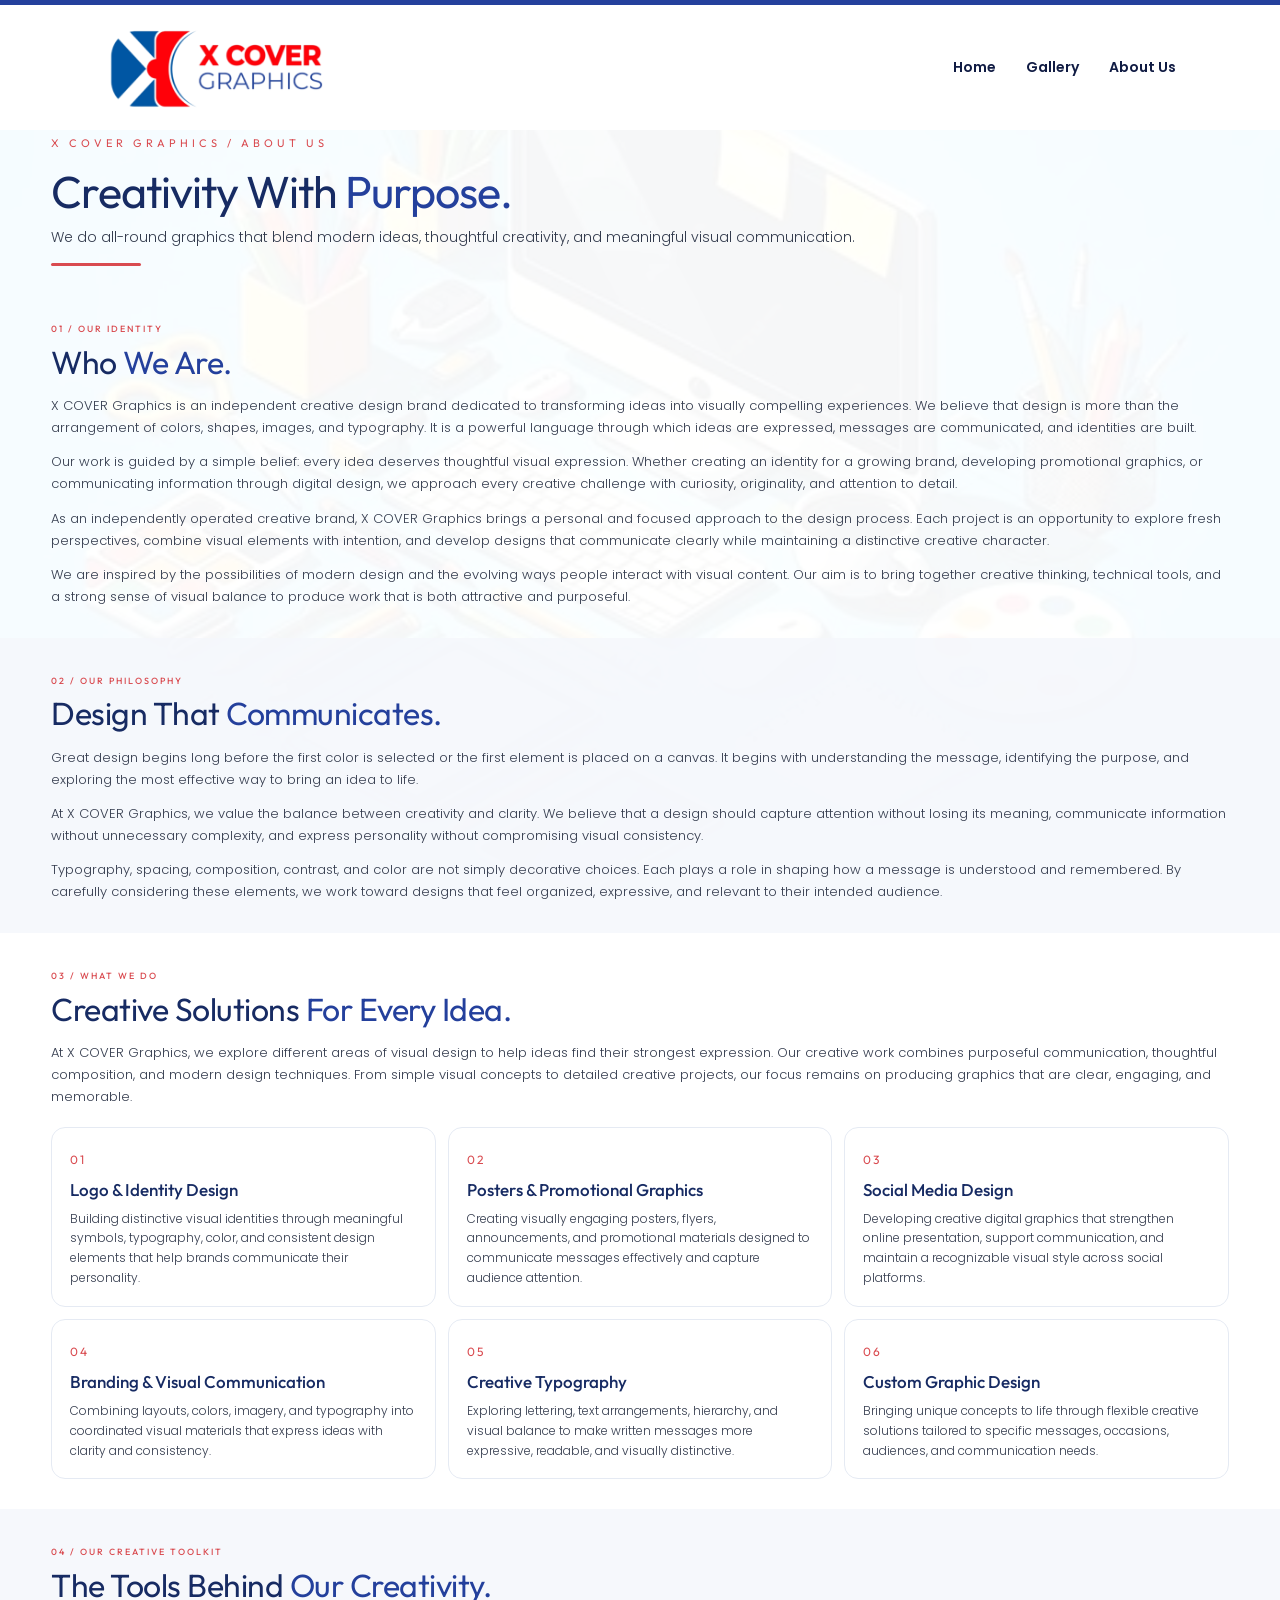
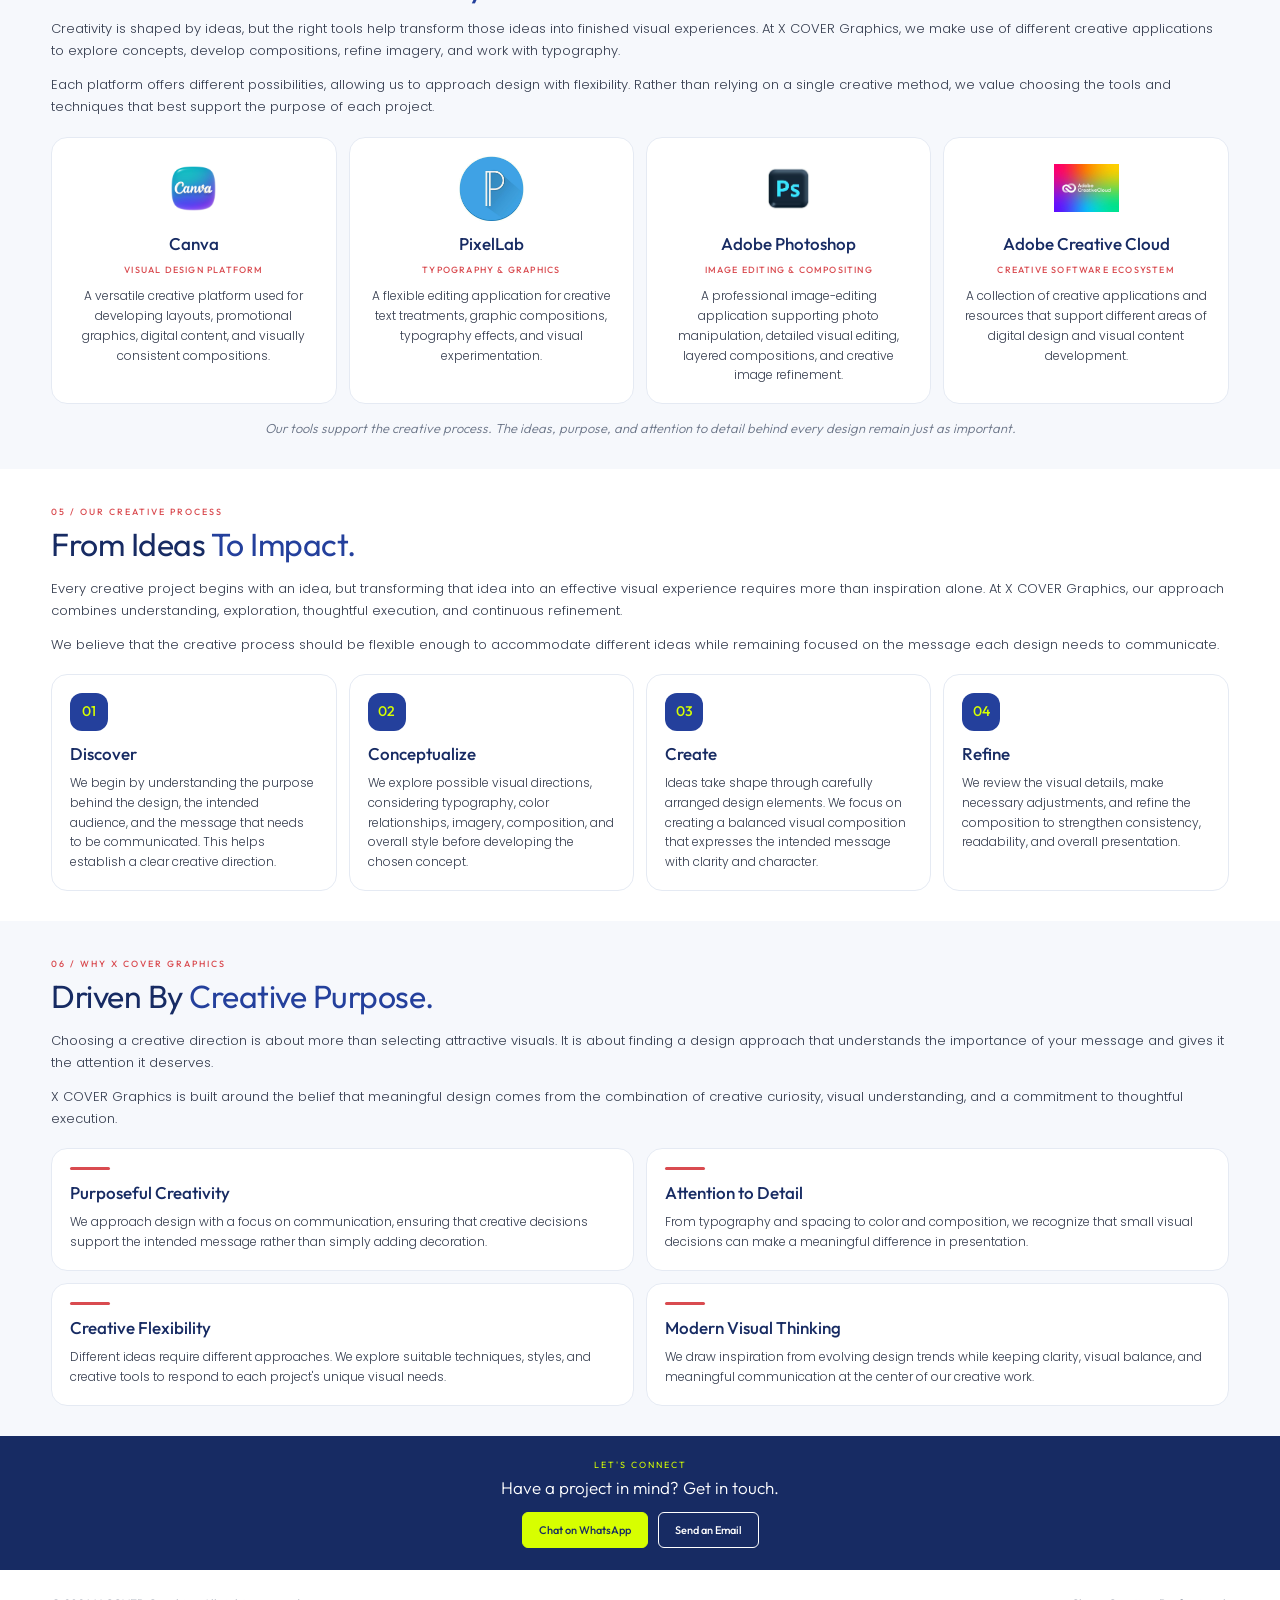
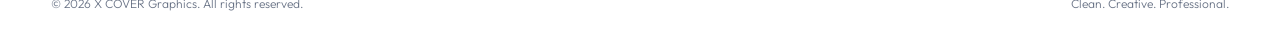
==== pages/about.html @ 7ceaa1e3 "Add files via upload" ====
<!DOCTYPE html>
<html lang="en">
<head>
    <meta charset="UTF-8">
    <meta name="viewport" content="width=device-width, initial-scale=1.0">

    <title>About Us | X COVER Graphics</title>

    <meta name="description"
          content="Discover X COVER Graphics, our creative philosophy, design services, tools, and approach to visual communication.">

    <!-- Fonts -->
    <link rel="preconnect" href="https://fonts.googleapis.com">
    <link rel="preconnect" href="https://fonts.gstatic.com" crossorigin>

    <link href="https://fonts.googleapis.com/css2?family=Outfit:wght@300;400;500;600;700&family=Poppins:wght@300;400;500;600;700&display=swap"
          rel="stylesheet">

    <!-- Shared website styles -->
    <link rel="stylesheet" href="../css/style.css">

    <!-- About page styles -->
    <link rel="stylesheet" href="../css/about.css">
</head>

<body>

    <!-- HEADER -->
    <header class="site-header">
        <div class="header-container">

            <a href="../index.html" class="logo">
                <img src="../assets/images/logo.png"
                     alt="X COVER Graphics Logo">
            </a>

            <nav class="main-nav" id="mainNav">
                <a href="../index.html">Home</a>
                <a href="gallery.html">Gallery</a>
                <a href="about.html" class="active">About Us</a>
            </nav>

            <button class="menu-toggle"
                    id="menuToggle"
                    aria-label="Toggle navigation"
                    aria-expanded="false">
                <span></span>
                <span></span>
                <span></span>
            </button>

        </div>
    </header>


    <main>

        <!-- ABOUT INTRODUCTION -->
        <section class="about-hero">

            <p class="about-eyebrow">
                X COVER GRAPHICS / ABOUT US
            </p>

            <h1>
                Creativity With
                <span>Purpose.</span>
            </h1>

            <p class="about-lead">
                We do all-round graphics that blend modern ideas,
                thoughtful creativity, and meaningful visual
                communication.
            </p>

            <div class="about-hero-line"></div>

        </section>


        <!-- WHO WE ARE -->
        <section class="about-section" id="who-we-are">

            <div class="about-section-heading">
                <span class="section-number">01 / OUR IDENTITY</span>

                <h2>
                    Who <span>We Are.</span>
                </h2>
            </div>

            <div class="about-text">

                <p>
                    X COVER Graphics is an independent creative
                    design brand dedicated to transforming ideas
                    into visually compelling experiences. We
                    believe that design is more than the
                    arrangement of colors, shapes, images,
                    and typography. It is a powerful language
                    through which ideas are expressed, messages
                    are communicated, and identities are built.
                </p>

                <p>
                    Our work is guided by a simple belief:
                    every idea deserves thoughtful visual
                    expression. Whether creating an identity
                    for a growing brand, developing promotional
                    graphics, or communicating information
                    through digital design, we approach every
                    creative challenge with curiosity,
                    originality, and attention to detail.
                </p>

                <p>
                    As an independently operated creative brand,
                    X COVER Graphics brings a personal and
                    focused approach to the design process.
                    Each project is an opportunity to explore
                    fresh perspectives, combine visual
                    elements with intention, and develop
                    designs that communicate clearly while
                    maintaining a distinctive creative character.
                </p>

                <p>
                    We are inspired by the possibilities of
                    modern design and the evolving ways people
                    interact with visual content. Our aim is
                    to bring together creative thinking,
                    technical tools, and a strong sense of
                    visual balance to produce work that is
                    both attractive and purposeful.
                </p>

            </div>

        </section>


        <!-- CREATIVE PHILOSOPHY -->
        <section class="about-section philosophy-section">

            <div class="about-section-heading">
                <span class="section-number">
                    02 / OUR PHILOSOPHY
                </span>

                <h2>
                    Design That
                    <span>Communicates.</span>
                </h2>
            </div>

            <div class="about-text">

                <p>
                    Great design begins long before the first
                    color is selected or the first element
                    is placed on a canvas. It begins with
                    understanding the message, identifying
                    the purpose, and exploring the most
                    effective way to bring an idea to life.
                </p>

                <p>
                    At X COVER Graphics, we value the balance
                    between creativity and clarity. We believe
                    that a design should capture attention
                    without losing its meaning, communicate
                    information without unnecessary complexity,
                    and express personality without
                    compromising visual consistency.
                </p>

                <p>
                    Typography, spacing, composition,
                    contrast, and color are not simply
                    decorative choices. Each plays a role
                    in shaping how a message is understood
                    and remembered. By carefully considering
                    these elements, we work toward designs
                    that feel organized, expressive,
                    and relevant to their intended audience.
                </p>

            </div>

        </section>


        <!--more sections-->


<!-- WHAT WE DO -->
        <section class="about-section services-section" id="services">

            <div class="about-section-heading">
                <span class="section-number">03 / WHAT WE DO</span>
                <h2>Creative Solutions <span>For Every Idea.</span></h2>
            </div>

            <div class="about-text">
                <p>
                    At X COVER Graphics, we explore different areas of visual
                    design to help ideas find their strongest expression.
                    Our creative work combines purposeful communication,
                    thoughtful composition, and modern design techniques.
                    From simple visual concepts to detailed creative
                    projects, our focus remains on producing graphics
                    that are clear, engaging, and memorable.
                </p>
            </div>

            <div class="about-services-grid">

                <article class="about-service-card">
                    <span class="service-index">01</span>
                    <h3>Logo & Identity Design</h3>
                    <p>
                        Building distinctive visual identities through
                        meaningful symbols, typography, color, and
                        consistent design elements that help brands
                        communicate their personality.
                    </p>
                </article>

                <article class="about-service-card">
                    <span class="service-index">02</span>
                    <h3>Posters & Promotional Graphics</h3>
                    <p>
                        Creating visually engaging posters, flyers,
                        announcements, and promotional materials
                        designed to communicate messages effectively
                        and capture audience attention.
                    </p>
                </article>

                <article class="about-service-card">
                    <span class="service-index">03</span>
                    <h3>Social Media Design</h3>
                    <p>
                        Developing creative digital graphics that
                        strengthen online presentation, support
                        communication, and maintain a recognizable
                        visual style across social platforms.
                    </p>
                </article>

                <article class="about-service-card">
                    <span class="service-index">04</span>
                    <h3>Branding & Visual Communication</h3>
                    <p>
                        Combining layouts, colors, imagery, and
                        typography into coordinated visual materials
                        that express ideas with clarity and consistency.
                    </p>
                </article>

                <article class="about-service-card">
                    <span class="service-index">05</span>
                    <h3>Creative Typography</h3>
                    <p>
                        Exploring lettering, text arrangements,
                        hierarchy, and visual balance to make
                        written messages more expressive,
                        readable, and visually distinctive.
                    </p>
                </article>

                <article class="about-service-card">
                    <span class="service-index">06</span>
                    <h3>Custom Graphic Design</h3>
                    <p>
                        Bringing unique concepts to life through
                        flexible creative solutions tailored to
                        specific messages, occasions, audiences,
                        and communication needs.
                    </p>
                </article>

            </div>

        </section>


        <!-- OUR CREATIVE TOOLKIT -->
        <section class="about-section toolkit-section" id="toolkit">

            <div class="about-section-heading">
                <span class="section-number">04 / OUR CREATIVE TOOLKIT</span>
                <h2>The Tools Behind <span>Our Creativity.</span></h2>
            </div>

            <div class="about-text">
                <p>
                    Creativity is shaped by ideas, but the right tools
                    help transform those ideas into finished visual
                    experiences. At X COVER Graphics, we make use of
                    different creative applications to explore
                    concepts, develop compositions, refine imagery,
                    and work with typography.
                </p>

                <p>
                    Each platform offers different possibilities,
                    allowing us to approach design with flexibility.
                    Rather than relying on a single creative method,
                    we value choosing the tools and techniques that
                    best support the purpose of each project.
                </p>
            </div>

            <div class="toolkit-grid">

                <article class="tool-card">
                    <div class="tool-logo">
                        <img src="../assets/images/tools/canva.png"
                             alt="Canva logo" loading="lazy">
                    </div>
                    <h3>Canva</h3>
                    <span class="tool-category">VISUAL DESIGN PLATFORM</span>
                    <p>
                        A versatile creative platform used for
                        developing layouts, promotional graphics,
                        digital content, and visually consistent
                        compositions.
                    </p>
                </article>

                <article class="tool-card">
                    <div class="tool-logo">
                        <img src="../assets/images/tools/pixellab.png"
                             alt="PixelLab logo" loading="lazy">
                    </div>
                    <h3>PixelLab</h3>
                    <span class="tool-category">TYPOGRAPHY & GRAPHICS</span>
                    <p>
                        A flexible editing application for
                        creative text treatments, graphic
                        compositions, typography effects,
                        and visual experimentation.
                    </p>
                </article>

                <article class="tool-card">
                    <div class="tool-logo">
                        <img src="../assets/images/tools/photoshop.png"
                             alt="Adobe Photoshop logo" loading="lazy">
                    </div>
                    <h3>Adobe Photoshop</h3>
                    <span class="tool-category">IMAGE EDITING & COMPOSITING</span>
                    <p>
                        A professional image-editing application
                        supporting photo manipulation, detailed
                        visual editing, layered compositions,
                        and creative image refinement.
                    </p>
                </article>

                <article class="tool-card">
                    <div class="tool-logo">
                        <img src="../assets/images/tools/adobe.png"
                             alt="Adobe Creative Cloud logo" loading="lazy">
                    </div>
                    <h3>Adobe Creative Cloud</h3>
                    <span class="tool-category">CREATIVE SOFTWARE ECOSYSTEM</span>
                    <p>
                        A collection of creative applications
                        and resources that support different
                        areas of digital design and visual
                        content development.
                    </p>
                </article>

            </div>

            <p class="toolkit-note">
                Our tools support the creative process.
                The ideas, purpose, and attention to detail
                behind every design remain just as important.
            </p>

        </section>


    <!--more-->

    <!-- OUR CREATIVE PROCESS -->
    <section class="about-section process-section" id="process">

        <div class="about-section-heading">
            <span class="section-number">
                05 / OUR CREATIVE PROCESS
            </span>
            <h2>From Ideas <span>To Impact.</span></h2>
        </div>

        <div class="about-text">
            <p>
                Every creative project begins with an idea, but
                transforming that idea into an effective visual
                experience requires more than inspiration alone.
                At X COVER Graphics, our approach combines
                understanding, exploration, thoughtful execution,
                and continuous refinement.
            </p>

            <p>
                We believe that the creative process should be
                flexible enough to accommodate different ideas
                while remaining focused on the message each
                design needs to communicate.
            </p>
        </div>

        <div class="process-grid">

            <article class="process-card">
                <span class="process-number">01</span>
                <h3>Discover</h3>
                <p>
                    We begin by understanding the purpose behind
                    the design, the intended audience, and the
                    message that needs to be communicated.
                    This helps establish a clear creative direction.
                </p>
            </article>

            <article class="process-card">
                <span class="process-number">02</span>
                <h3>Conceptualize</h3>
                <p>
                    We explore possible visual directions,
                    considering typography, color relationships,
                    imagery, composition, and overall style
                    before developing the chosen concept.
                </p>
            </article>

            <article class="process-card">
                <span class="process-number">03</span>
                <h3>Create</h3>
                <p>
                    Ideas take shape through carefully arranged
                    design elements. We focus on creating a
                    balanced visual composition that expresses
                    the intended message with clarity and character.
                </p>
            </article>

            <article class="process-card">
                <span class="process-number">04</span>
                <h3>Refine</h3>
                <p>
                    We review the visual details, make
                    necessary adjustments, and refine the
                    composition to strengthen consistency,
                    readability, and overall presentation.
                </p>
            </article>

        </div>

    </section>


    <!-- WHY CHOOSE US -->
    <section class="about-section why-section" id="why-us">

        <div class="about-section-heading">
            <span class="section-number">
                06 / WHY X COVER GRAPHICS
            </span>
            <h2>Driven By <span>Creative Purpose.</span></h2>
        </div>

        <div class="about-text">
            <p>
                Choosing a creative direction is about more
                than selecting attractive visuals. It is about
                finding a design approach that understands
                the importance of your message and gives
                it the attention it deserves.
            </p>

            <p>
                X COVER Graphics is built around the belief
                that meaningful design comes from the
                combination of creative curiosity,
                visual understanding, and a commitment
                to thoughtful execution.
            </p>
        </div>

        <div class="why-grid">

            <article class="why-card">
                <span class="why-accent"></span>
                <h3>Purposeful Creativity</h3>
                <p>
                    We approach design with a focus on
                    communication, ensuring that creative
                    decisions support the intended message
                    rather than simply adding decoration.
                </p>
            </article>

            <article class="why-card">
                <span class="why-accent"></span>
                <h3>Attention to Detail</h3>
                <p>
                    From typography and spacing to color
                    and composition, we recognize that
                    small visual decisions can make a
                    meaningful difference in presentation.
                </p>
            </article>

            <article class="why-card">
                <span class="why-accent"></span>
                <h3>Creative Flexibility</h3>
                <p>
                    Different ideas require different
                    approaches. We explore suitable
                    techniques, styles, and creative
                    tools to respond to each project's
                    unique visual needs.
                </p>
            </article>

            <article class="why-card">
                <span class="why-accent"></span>
                <h3>Modern Visual Thinking</h3>
                <p>
                    We draw inspiration from evolving
                    design trends while keeping clarity,
                    visual balance, and meaningful
                    communication at the center
                    of our creative work.
                </p>
            </article>

        </div>

    </section>


    <!-- CONTACT / CALL TO ACTION -->
    
    <!-- COMPACT CONTACT SECTION -->
    <section class="about-contact" id="contact">
        <div class="about-contact-inner">

            <span class="contact-eyebrow">
                LET'S CONNECT
            </span>

            <h2>Have a project in mind? Get in touch.</h2>

            <div class="about-contact-actions">
                <a href="https://wa.me/256708067861"
                   target="_blank"
                   rel="noopener noreferrer"
                   class="about-contact-btn primary-btn">
                    Chat on WhatsApp
                </a>

                <a href="mailto:chriskay766@gmail.com"
                   class="about-contact-btn secondary-btn">
                    Send an Email
                </a>
            </div>

        </div>
    </section>



    </main>


    <!-- ABOUT PAGE FOOTER -->
    <footer class="about-footer">
        <p>
            &copy; <span id="footerYear"></span>
            X COVER Graphics. All rights reserved.
        </p>
        <p>Clean. Creative. Professional.</p>
    </footer>

    <script>
        document.getElementById("footerYear").textContent =
            new Date().getFullYear();
    </script>


    <!-- Shared JavaScript -->
    <script src="../js/main.js"></script>

</body>
</html>
---- css/style.css ----
/* =========================================
   X COVER GRAPHICS — HOMEPAGE STYLES
   ========================================= */

/* GLOBAL SETTINGS */

:root {
    --royal-blue: #2947a3;
    --bright-blue: #4167f2;
    --dark-navy: #101b43;
    --lime-green: #d7ff00;
    --white: #ffffff;
    --text-dark: #14213d;
}

* {
    margin: 0;
    padding: 0;
    box-sizing: border-box;
}

html {
    scroll-behavior: smooth;
}

body {
    font-family: Arial, Helvetica, sans-serif;
    background: var(--white);
    color: var(--text-dark);
    line-height: 1.5;
}

img {
    display: block;
    max-width: 100%;
}

a {
    text-decoration: none;
}

button,
a {
    -webkit-tap-highlight-color: transparent;
}

a:focus-visible,
button:focus-visible {
    outline: 3px solid var(--lime-green);
    outline-offset: 4px;
}

/* HEADER */

.site-header {
    background: var(--white);
    width: 100%;
    position: relative;
    z-index: 100;
}

.header-container {
    max-width: 1300px;
    margin: auto;
    padding: 12px 5%;
    display: flex;
    justify-content: space-between;
    align-items: center;
    gap: 20px;
}

.logo {
    width: 125px;
    height: auto;
}

.main-nav {
    display: flex;
    align-items: center;
    gap: 30px;
}

.main-nav a {
    color: var(--dark-navy);
    font-size: 15px;
    font-weight: 700;
    transition: color 0.3s ease;
}

.main-nav a:hover,
.main-nav a[aria-current="page"] {
    color: var(--bright-blue);
}

.menu-toggle {
    display: none;
}

/* MAIN CONTENT */

main {
    width: 100%;
}

/* HERO BANNER */

.hero {
    width: 100%;
    max-width: 1300px;
    margin: 0 auto;
}

.hero-image {
    width: 100%;
    height: auto;
    object-fit: contain;
}

/* GALLERY AND ABOUT BANNERS */

.feature-section {
    max-width: 1300px;
    margin: 14px auto;
    padding: 0 3%;
}

.feature-banner {
    width: 100%;
    min-height: 180px;
    display: flex;
    overflow: hidden;
    border-radius: 3px;
    color: var(--white);
    transition: transform 0.3s ease,
                box-shadow 0.3s ease;
}

.feature-banner:hover {
    transform: translateY(-3px);
    box-shadow: 0 8px 22px rgba(0, 0, 0, 0.15);
}

.feature-image {
    width: 30%;
    min-width: 0;
    overflow: hidden;
}

.feature-image img {
    width: 100%;
    height: 100%;
    object-fit: cover;
    transition: transform 0.4s ease;
}

.feature-banner:hover .feature-image img {
    transform: scale(1.04);
}

.feature-content {
    width: 70%;
    padding: 22px 5%;
    display: flex;
    flex-direction: column;
    justify-content: center;
}

.feature-content h2 {
    font-size: clamp(25px, 4vw, 48px);
    font-weight: 400;
    line-height: 1.1;
    margin-bottom: 12px;
}

.feature-content p {
    font-size: clamp(12px, 1.5vw, 18px);
    line-height: 1.5;
}

.see-more {
    color: var(--lime-green);
    font-style: italic;
    font-weight: 700;
    white-space: nowrap;
    transition: color 0.3s ease;
}

.feature-banner:hover .see-more {
    color: var(--white);
}

/* WORK GALLERY */

.gallery-banner {
    background: linear-gradient(
        105deg,
        #0b1025 20%,
        #2444a7 65%,
        #4e6df5 100%
    );
}

.gallery-banner .feature-content {
    text-align: right;
    align-items: flex-end;
}

/* ABOUT US */

.about-banner {
    background: linear-gradient(
        105deg,
        #4569f5 0%,
        #2444a7 55%,
        #101831 100%
    );
}

.about-banner .feature-content {
    text-align: left;
    align-items: flex-start;
}

/* SERVICES */

.services {
    max-width: 1300px;
    margin: 30px auto;
    padding: 20px 5%;
}

.services-grid {
    display: grid;
    grid-template-columns: repeat(3, minmax(0, 1fr));
    gap: 35px 30px;
}

.service-category h3 {
    color: var(--royal-blue);
    font-size: clamp(13px, 1.5vw, 18px);
    font-weight: 800;
    margin-bottom: 12px;
    line-height: 1.3;
}

.service-category ul {
    list-style: none;
}

.service-category li {
    font-size: clamp(12px, 1.2vw, 15px);
    margin-bottom: 7px;
    line-height: 1.5;
    transition: color 0.3s ease,
                transform 0.3s ease;
}

.service-category li:hover {
    color: var(--bright-blue);
    transform: translateX(4px);
}

/* SEQUENTIAL COLOR ANIMATION */

/* =========================================
   SEQUENTIAL SERVICES ANIMATION
   ========================================= */

.service-category h3 {
    color: #2947a3;
    animation: serviceHighlight 18s infinite;
    transition: color 0.4s ease;
}

/* Each heading takes its turn */

.service-category:nth-child(1) h3 {
    animation-delay: 0s;
}

.service-category:nth-child(2) h3 {
    animation-delay: -15s;
}

.service-category:nth-child(3) h3 {
    animation-delay: -12s;
}

.service-category:nth-child(4) h3 {
    animation-delay: -9s;
}

.service-category:nth-child(5) h3 {
    animation-delay: -6s;
}

.service-category:nth-child(6) h3 {
    animation-delay: -3s;
}

/* Highlight each category for approximately 3 seconds */

@keyframes serviceHighlight {
    0%, 16.5% {
        color: #e34262;
    }

    16.7%, 100% {
        color: #2947a3;
    }
}

/* Subtle hover interaction */

.service-category:hover h3 {
    text-decoration: underline;
    text-underline-offset: 5px;
}

.service-category li:hover {
    color: #4167f2;
}

/* Respect reduced motion preferences */

@media (prefers-reduced-motion: reduce) {
    .service-category h3 {
        animation: none;
    }
}


/* CONTACT */

.contact {
    max-width: 1300px;
    margin: 25px auto 45px;
    padding: 15px 5%;
    text-align: center;
}

.contact h2 {
    color: var(--dark-navy);
    font-size: clamp(22px, 3vw, 36px);
    margin-bottom: 22px;
}

.contact h2 span {
    color: var(--royal-blue);
}

.contact-buttons {
    display: flex;
    justify-content: center;
    flex-wrap: wrap;
    gap: 16px;
}

.contact-buttons a {
    padding: 13px 25px;
    border-radius: 7px;
    font-weight: 700;
    font-size: 15px;
    transition: transform 0.3s ease,
                box-shadow 0.3s ease;
}

.contact-buttons a:hover {
    transform: translateY(-3px);
    box-shadow: 0 6px 15px rgba(0, 0, 0, 0.15);
}

.whatsapp-button {
    background: #25d366;
    color: var(--white);
}

.email-button {
    background: var(--royal-blue);
    color: var(--white);
}

/* FOOTER */

.site-footer {
    background: var(--royal-blue);
    color: var(--white);
    padding: 22px 5%;
}

.footer-content {
    max-width: 1300px;
    margin: auto;
    display: flex;
    justify-content: space-between;
    align-items: center;
    flex-wrap: wrap;
    gap: 15px;
}

.footer-content p {
    font-size: 13px;
}

.pinterest-label {
    font-size: 13px;
    font-weight: 600;
}

/* TABLET */

@media (max-width: 900px) {

    .services-grid {
        grid-template-columns: repeat(2, minmax(0, 1fr));
        gap: 28px;
    }

    .main-nav {
        gap: 18px;
    }

    .main-nav a {
        font-size: 13px;
    }

    .feature-banner {
        min-height: 145px;
    }
}

/* MOBILE */

@media (max-width: 650px) {

    .header-container {
        padding: 10px 5%;
    }

    .logo {
        width: 100px;
    }

    .menu-toggle {
        display: flex;
        flex-direction: column;
        justify-content: center;
        gap: 5px;
        background: transparent;
        border: none;
        cursor: pointer;
        padding: 10px;
        margin-left: auto;
    }

    .menu-toggle span {
        width: 26px;
        height: 3px;
        background: var(--royal-blue);
        border-radius: 3px;
        transition: transform 0.3s ease,
                    opacity 0.3s ease;
    }

    .menu-toggle.active span:nth-child(1) {
        transform: translateY(8px) rotate(45deg);
    }

    .menu-toggle.active span:nth-child(2) {
        opacity: 0;
    }

    .menu-toggle.active span:nth-child(3) {
        transform: translateY(-8px) rotate(-45deg);
    }

    .main-nav {
        display: none;
        position: absolute;
        top: 100%;
        left: 0;
        width: 100%;
        background: var(--white);
        padding: 20px 6%;
        flex-direction: column;
        align-items: stretch;
        gap: 18px;
        box-shadow: 0 8px 15px rgba(0, 0, 0, 0.1);
    }

    .main-nav.open {
        display: flex;
    }

    .main-nav a {
        font-size: 16px;
        padding: 7px 0;
    }

    .feature-section {
        padding: 0 3%;
        margin: 10px auto;
    }

    .feature-banner {
        min-height: 115px;
    }

    .feature-image {
        width: 32%;
    }

    .feature-content {
        width: 68%;
        padding: 12px 4%;
    }

    .feature-content h2 {
        font-size: clamp(20px, 5vw, 30px);
        margin-bottom: 6px;
    }

    .feature-content p {
        font-size: clamp(10px, 2.6vw, 14px);
        line-height: 1.35;
    }

    .services {
        margin: 15px auto;
        padding: 15px 5%;
    }

    .services-grid {
        grid-template-columns: repeat(2, minmax(0, 1fr));
        gap: 24px 15px;
    }

    .service-category h3 {
        font-size: 12px;
        margin-bottom: 8px;
    }

    .service-category li {
        font-size: 11px;
        margin-bottom: 6px;
    }

    .contact {
        margin: 20px auto 30px;
    }

    .contact h2 {
        font-size: 22px;
    }

    .contact-buttons a {
        font-size: 13px;
        padding: 12px 18px;
    }

    .footer-content {
        justify-content: center;
        text-align: center;
    }
}

/* VERY SMALL PHONES */

@media (max-width: 360px) {

    .feature-content h2 {
        font-size: 18px;
    }

    .feature-content p {
        font-size: 10px;
    }

    .services-grid {
        grid-template-columns: 1fr;
    }
}

/* ACCESSIBILITY */

@media (prefers-reduced-motion: reduce) {

    html {
        scroll-behavior: auto;
    }

    *,
    *::before,
    *::after {
        animation-duration: 0.01ms !important;
        animation-iteration-count: 1 !important;
        transition-duration: 0.01ms !important;
    }
}


/* =========================================
   NARROW GALLERY AND ABOUT US BANNERS
   ========================================= */

/* Banner width and height */
.feature-section {
    width: 100%;
    max-width: 1100px;
    margin: 35px auto;
    padding: 0 20px;
}

.feature-banner {
    position: relative;
    display: flex;
    align-items: stretch;
    width: 100%;
    height: 155px;
    min-height: 0;
    overflow: hidden;
    border-radius: 12px;
    isolation: isolate;
}

/* Photograph positioning */
.feature-image {
    position: absolute;
    top: 0;
    bottom: 0;
    width: 32%;
    height: 100%;
    z-index: 0;
    overflow: hidden;
}

.feature-image img {
    width: 100%;
    height: 100%;
    object-fit: cover;
    object-position: center;
}

/* GALLERY: Photograph on left */
.gallery-banner {
    background: linear-gradient(
        90deg,
        #080e23 0%,
        #1c306b 40%,
        #4167f2 100%
    );
}

.gallery-banner .feature-image {
    left: 0;
    right: auto;
}

.gallery-banner .feature-image::after {
    content: "";
    position: absolute;
    inset: 0;
    background: linear-gradient(
        90deg,
        transparent 40%,
        #080e23 100%
    );
}

/* ABOUT: Photograph on right */
.about-banner {
    background: linear-gradient(
        90deg,
        #4167f2 0%,
        #2846a0 55%,
        #101831 100%
    );
}

.about-banner .feature-image {
    right: 0;
    left: auto;
}

.about-banner .feature-image::after {
    content: "";
    position: absolute;
    inset: 0;
    background: linear-gradient(
        90deg,
        #101831 0%,
        transparent 65%
    );
}

/* Text layout */
.feature-content {
    position: relative;
    z-index: 1;
    width: 100%;
    height: 100%;
    padding: 15px 5%;
    display: flex;
    flex-direction: column;
    justify-content: center;
}

/* Large headings */
.feature-content h2 {
    font-size: clamp(30px, 4.5vw, 58px);
    font-weight: 300;
    line-height: 1;
    margin-bottom: 7px;
    letter-spacing: -1px;
}

/* Smaller descriptions */
.feature-content p {
    font-size: clamp(12px, 1.5vw, 18px);
    font-weight: 400;
    line-height: 1.25;
    max-width: 600px;
}

/* Gallery text stays on right */
.gallery-banner .feature-content {
    align-items: flex-end;
    text-align: right;
    padding-left: 33%;
}

/* About text stays on left */
.about-banner .feature-content {
    align-items: flex-start;
    text-align: left;
    padding-right: 33%;
}

/* See more */
.feature-content .see-more {
    color: #d7ff00;
    font-weight: 700;
    font-style: italic;
}

/* TABLETS */
@media (max-width: 900px) {
    .feature-banner {
        height: 135px;
    }

    .feature-content h2 {
        font-size: clamp(27px, 5vw, 45px);
    }
}

/* PHONES */
@media (max-width: 650px) {
    .feature-section {
        margin: 20px auto;
        padding: 0 12px;
    }

    .feature-banner {
        height: 115px;
        border-radius: 9px;
    }

    .feature-image {
        width: 34%;
    }

    .feature-content {
        padding-top: 10px;
        padding-bottom: 10px;
    }

    .gallery-banner .feature-content {
        padding-left: 29%;
        padding-right: 4%;
    }

    .about-banner .feature-content {
        padding-left: 4%;
        padding-right: 29%;
    }

    .feature-content h2 {
        font-size: clamp(23px, 6vw, 35px);
        letter-spacing: -0.5px;
        margin-bottom: 5px;
    }

    .feature-content p {
        font-size: clamp(10px, 2.5vw, 13px);
        line-height: 1.2;
    }
}


/* =========================================
   X COVER GRAPHICS — TYPOGRAPHY
   ========================================= */

/* General website text */
body {
    font-family: 'Outfit', sans-serif;
    font-weight: 400;
}

/* Navigation */
.main-nav a {
    font-family: 'Poppins', sans-serif;
    font-weight: 600;
}

/* Gallery and About headings */
.feature-content h2 {
    font-family: 'Outfit', sans-serif;
    font-weight: 300;
    letter-spacing: -1px;
}

/* Gallery and About descriptions */
.feature-content p {
    font-family: 'Outfit', sans-serif;
    font-weight: 400;
}

/* Service category headings */
.service-category h3 {
    font-family: 'Poppins', sans-serif;
    font-weight: 700;
}

/* Service descriptions */
.service-category li {
    font-family: 'Poppins', sans-serif;
    font-weight: 500;
}

/* Contact heading */
.contact h2 {
    font-family: 'Outfit', sans-serif;
    font-weight: 400;
}

/* Contact buttons */
.contact-buttons a {
    font-family: 'Poppins', sans-serif;
    font-weight: 600;
}

/* Footer */
.site-footer {
    font-family: 'Poppins', sans-serif;
    font-weight: 500;
}


/* SERVICES LAYOUT REFINEMENT */

.services {
    max-width: 1200px;
    margin: 45px auto;
    padding: 20px 5%;
}

.services-grid {
    display: grid;
    grid-template-columns: repeat(3, minmax(0, 1fr));
    gap: 30px 35px;
}

.service-category h3 {
    font-size: clamp(13px, 1.3vw, 17px);
    margin-bottom: 7px;
}

.service-category li {
    font-size: clamp(12px, 1.1vw, 14px);
    line-height: 1.45;
    margin-bottom: 4px;
}

/* TABLET */

@media (max-width: 900px) {
    .services-grid {
        grid-template-columns: repeat(2, minmax(0, 1fr));
    }
}

/* MOBILE */

@media (max-width: 480px) {
    .services-grid {
        grid-template-columns: 1fr;
        gap: 22px;
    }

    .services {
        margin: 25px auto;
    }

    .service-category h3 {
        font-size: 15px;
    }

    .service-category li {
        font-size: 13px;
    }
}


/* =========================================
   CONTACT SECTION — FINAL DESIGN
   ========================================= */

.contact {
    max-width: 1200px;
    margin: 35px auto 40px;
    padding: 15px 5%;
    text-align: center;
}

.contact h2 {
    font-family: 'Outfit', sans-serif;
    font-size: clamp(19px, 2.4vw, 28px);
    font-weight: 400;
    color: #2947a3;
    margin-bottom: 12px;
}

.contact h2 span {
    color: #e45461;
}

.contact-buttons {
    display: flex;
    align-items: center;
    justify-content: center;
    flex-wrap: wrap;
    gap: 18px;
}

.contact-buttons a {
    display: inline-flex;
    align-items: center;
    justify-content: center;
    min-height: 42px;
    padding: 10px 22px;
    border-radius: 3px;
    font-family: 'Outfit', sans-serif;
    font-size: 14px;
    font-weight: 500;
    transition:
        transform 0.3s ease,
        box-shadow 0.3s ease,
        background-color 0.3s ease;
}

.whatsapp-button {
    background: #25a73f;
    color: #ffffff;
}

.email-button {
    background: #080808;
    color: #d7ff00;
    min-width: 175px;
}

.contact-buttons a:hover {
    transform: translateY(-3px);
    box-shadow: 0 5px 14px rgba(0,0,0,0.16);
}

.whatsapp-button:hover {
    background: #168c31;
}

.email-button:hover {
    background: #252525;
}

/* SMALL SCREENS */

@media (max-width: 480px) {
    .contact {
        margin: 25px auto;
    }

    .contact-buttons {
        gap: 10px;
    }

    .contact-buttons a {
        font-size: 12px;
        padding: 10px 14px;
        min-height: 44px;
    }

    .email-button {
        min-width: 130px;
    }
}
.whatsapp-button {
    gap: 8px;
}

/* =========================================
   FOOTER — FINAL DESIGN
   ========================================= */

.site-footer {
    background: #24409c;
    border-top: 4px solid #ffffff;
    color: #d7ff00;
    padding: 24px 5%;
}

.footer-content {
    max-width: 1200px;
    margin: auto;
    display: flex;
    align-items: center;
    justify-content: space-between;
    gap: 20px;
}

.footer-content p,
.pinterest-label {
    font-family: 'Poppins', sans-serif;
    font-size: 13px;
    font-weight: 600;
    color: #d7ff00;
}

.pinterest-label {
    display: inline-flex;
    align-items: center;
    gap: 8px;
}

/* MOBILE FOOTER */

@media (max-width: 600px) {
    .footer-content {
        flex-direction: column;
        text-align: center;
        gap: 12px;
    }

    .site-footer {
        padding: 20px 5%;
    }
}

/* =========================================
   STEP 12 — HOMEPAGE REFINEMENT
   ========================================= */

/* Header */

.site-header {
    background: #ffffff;
    border-top: 5px solid #24409c;
}

.header-container {
    width: 100%;
    max-width: 1200px;
    min-height: 100px;
    margin: 0 auto;
    padding: 15px 5%;
}

.logo {
    width: clamp(145px, 19vw, 230px);
    height: auto;
}

.main-nav a {
    font-family: 'Poppins', sans-serif;
    font-size: 14px;
    font-weight: 600;
    position: relative;
}

/* Animated underline */

.main-nav a::after {
    content: "";
    position: absolute;
    left: 0;
    bottom: -5px;
    width: 0;
    height: 2px;
    background: #4167f2;
    transition: width 0.3s ease;
}

.main-nav a:hover::after,
.main-nav a[aria-current="page"]::after {
    width: 100%;
}

/* Hero */

.hero {
    width: 100%;
    max-width: 1200px;
    margin: 30px auto 55px;
    padding: 0 3%;
}

.hero-image {
    display: block;
    width: 100%;
    height: auto;
    object-fit: contain;
}

/* Keep the smaller banners compact */

.feature-section {
    max-width: 1100px;
    margin: 28px auto;
}

/* Responsive adjustments */

@media (max-width: 650px) {
    .header-container {
        min-height: 75px;
        padding: 10px 5%;
    }

    .logo {
        width: 145px;
    }

    .hero {
        margin: 15px auto 30px;
        padding: 0 3%;
    }

    .feature-section {
        margin: 18px auto;
    }

    .main-nav a::after {
        bottom: 0;
    }
}

@media (prefers-reduced-motion: reduce) {
    .main-nav a::after {
        transition: none;
    }
}

/* =========================================
   HOMEPAGE CREATIVE TAGLINE
   ========================================= */

.creative-tagline {
    width: 100%;
    max-width: 1200px;
    margin: 12px auto 0;
    padding: 0 5%;

    text-align: center;
    font-family: 'Outfit', sans-serif;
    font-size: 12px;
    font-weight: 300;
    letter-spacing: 5px;
    line-height: 1.8;
    color: #d94b50;
}

.creative-tagline span {
    margin: 0 20px;
}

/* Bring the hero closer to the tagline */
.hero {
    margin-top: 12px;
}

/* Mobile */
@media (max-width: 650px) {
    .creative-tagline {
        font-size: 9px;
        letter-spacing: 2px;
        padding: 0 12px;
        margin-top: 10px;
    }

    .creative-tagline span {
        margin: 0 8px;
    }

    .hero {
        margin-top: 10px;
    }
}

@media (max-width: 360px) {
    .creative-tagline {
        font-size: 8px;
        letter-spacing: 1px;
    }

    .creative-tagline span {
        margin: 0 5px;
    }
}

/* =========================================
   HOMEPAGE — COMPACT HEADER SPACING
   ========================================= */

/* Reduce the header's vertical space */
.site-header .header-container {
    min-height: 65px;
    padding-top: 5px;
    padding-bottom: 5px;
}

/* Keep the tagline close to the header */
.creative-tagline {
    margin-top: 0;
    margin-bottom: 0;
    padding-top: 0;
    padding-bottom: 0;
    line-height: 1.3;
}

/* Bring the hero immediately below the tagline */
.hero {
    margin-top: 4px;
    margin-bottom: 30px;
    padding-top: 0;
}

/* Remove unwanted image spacing */
.hero-image {
    display: block;
    margin-top: 0;
    padding-top: 0;
}

/* Mobile adjustments */
@media (max-width: 650px) {
    .site-header .header-container {
        min-height: 60px;
        padding-top: 5px;
        padding-bottom: 5px;
    }

    .creative-tagline {
        margin-top: 0;
        line-height: 1.4;
    }

    .hero {
        margin-top: 5px;
    }
}
---- css/about.css ----
/* =========================================
   X COVER GRAPHICS — ABOUT US PAGE
   ========================================= */

:root {
    --about-blue: #24409c;
    --about-navy: #172b63;
    --about-red: #d94b50;
    --about-lime: #d7ff00;
    --about-text: #333b4d;
    --about-muted: #697386;
}

/* GENERAL ABOUT PAGE */

.about-hero,
.about-section {
    width: 100%;
    max-width: 1400px;
    margin-left: auto;
    margin-right: auto;
    padding-left: 4%;
    padding-right: 4%;
}

/* =========================================
   ABOUT INTRODUCTION
   ========================================= */

.about-hero {
    padding-top: 12px;
    padding-bottom: 55px;
}

.about-eyebrow {
    font-family: 'Outfit', sans-serif;
    font-size: 11px;
    font-weight: 400;
    letter-spacing: 4px;
    text-transform: uppercase;
    color: var(--about-red);
    margin: 0 0 16px;
}

.about-hero h1 {
    font-family: 'Outfit', sans-serif;
    font-size: clamp(40px, 6vw, 78px);
    font-weight: 400;
    line-height: 1.08;
    letter-spacing: -2px;
    color: var(--about-navy);
    margin: 0 0 18px;
}

.about-hero h1 span {
    color: var(--about-blue);
}

.about-lead {
    font-family: 'Poppins', sans-serif;
    font-size: clamp(15px, 1.6vw, 19px);
    font-weight: 300;
    line-height: 1.8;
    color: var(--about-text);
    max-width: 1000px;
    margin: 0;
}

.about-hero-line {
    width: 90px;
    height: 3px;
    background: var(--about-red);
    margin-top: 30px;
    border-radius: 10px;
}

/* =========================================
   ABOUT CONTENT SECTIONS
   ========================================= */

.about-section {
    padding-top: 60px;
    padding-bottom: 65px;
}

.about-section-heading {
    margin-bottom: 28px;
}

.section-number {
    display: inline-block;
    font-family: 'Outfit', sans-serif;
    font-size: 11px;
    font-weight: 500;
    letter-spacing: 3px;
    color: var(--about-red);
    margin-bottom: 14px;
}

.about-section h2 {
    font-family: 'Outfit', sans-serif;
    font-size: clamp(32px, 4vw, 52px);
    font-weight: 400;
    line-height: 1.2;
    letter-spacing: -1.5px;
    color: var(--about-navy);
    margin: 0;
}

.about-section h2 span {
    color: var(--about-blue);
}

/* =========================================
   PARAGRAPHS
   ========================================= */

.about-text {
    max-width: 1050px;
}

.about-text p {
    font-family: 'Poppins', sans-serif;
    font-size: 15px;
    font-weight: 300;
    line-height: 1.95;
    color: var(--about-text);
    margin: 0 0 20px;
}

.about-text p:last-child {
    margin-bottom: 0;
}

/* =========================================
   CREATIVE PHILOSOPHY
   ========================================= */

.philosophy-section {
    max-width: none;
    background: #f5f7fc;
    padding-top: 70px;
    padding-bottom: 75px;
}

.philosophy-section .about-section-heading,
.philosophy-section .about-text {
    max-width: 1288px;
    margin-left: auto;
    margin-right: auto;
}

/* =========================================
   RESPONSIVE TABLETS
   ========================================= */

@media (max-width: 900px) {

    .about-hero,
    .about-section {
        padding-left: 5%;
        padding-right: 5%;
    }

    .about-hero {
        padding-top: 10px;
        padding-bottom: 35px;
    }

    .about-section {
        padding-top: 45px;
        padding-bottom: 50px;
    }

    .about-text p {
        font-size: 14px;
        line-height: 1.85;
    }
}

/* =========================================
   RESPONSIVE MOBILE
   ========================================= */

@media (max-width: 650px) {

    .about-hero {
        padding-top: 8px;
        padding-bottom: 30px;
    }

    .about-eyebrow {
        font-size: 9px;
        letter-spacing: 2px;
        margin-bottom: 12px;
    }

    .about-hero h1 {
        font-size: clamp(36px, 9vw, 48px);
        letter-spacing: -1px;
        margin-bottom: 14px;
    }

    .about-lead {
        font-size: 14px;
        line-height: 1.75;
    }

    .about-hero-line {
        margin-top: 22px;
        width: 65px;
    }

    .about-section {
        padding-top: 35px;
        padding-bottom: 40px;
    }

    .about-section-heading {
        margin-bottom: 20px;
    }

    .section-number {
        font-size: 9px;
        letter-spacing: 2px;
    }

    .about-section h2 {
        font-size: clamp(29px, 7vw, 38px);
        letter-spacing: -0.7px;
    }

    .about-text p {
        font-size: 13px;
        line-height: 1.85;
        margin-bottom: 16px;
    }
}


/* =========================================
   WHAT WE DO — SERVICES
   ========================================= */

.services-section .about-text {
    margin-bottom: 35px;
}

.about-services-grid {
    display: grid;
    grid-template-columns: repeat(3, minmax(0, 1fr));
    gap: 18px;
}

.about-service-card {
    background: #ffffff;
    border: 1px solid #e5eaf3;
    border-radius: 14px;
    padding: 28px 24px;
    transition: transform 0.25s ease,
                box-shadow 0.25s ease,
                border-color 0.25s ease;
}

.about-service-card:hover {
    transform: translateY(-5px);
    border-color: #c4d0f0;
    box-shadow: 0 12px 30px rgba(23, 43, 99, 0.07);
}

.service-index {
    display: inline-block;
    font-family: 'Outfit', sans-serif;
    font-size: 12px;
    letter-spacing: 2px;
    color: var(--about-red);
    margin-bottom: 22px;
}

.about-service-card h3 {
    font-family: 'Outfit', sans-serif;
    font-size: 21px;
    font-weight: 500;
    line-height: 1.3;
    color: var(--about-navy);
    margin: 0 0 13px;
}

.about-service-card p {
    font-family: 'Poppins', sans-serif;
    font-size: 13px;
    font-weight: 300;
    line-height: 1.85;
    color: var(--about-text);
    margin: 0;
}

/* =========================================
   CREATIVE TOOLKIT
   ========================================= */

.toolkit-section {
    max-width: none;
    background: #f5f7fc;
}

.toolkit-section > .about-section-heading,
.toolkit-section > .about-text,
.toolkit-section > .toolkit-grid,
.toolkit-section > .toolkit-note {
    max-width: 1288px;
    margin-left: auto;
    margin-right: auto;
}

.toolkit-section > .about-text {
    margin-bottom: 35px;
}

.toolkit-grid {
    display: grid;
    grid-template-columns: repeat(4, minmax(0, 1fr));
    gap: 18px;
}

.tool-card {
    min-width: 0;
    background: #ffffff;
    border: 1px solid #e5eaf3;
    border-radius: 16px;
    padding: 28px 22px;
    text-align: center;
    transition: transform 0.25s ease,
                box-shadow 0.25s ease;
}

.tool-card:hover {
    transform: translateY(-5px);
    box-shadow: 0 12px 30px rgba(23, 43, 99, 0.08);
}

.tool-logo {
    width: 90px;
    height: 90px;
    margin: 0 auto 22px;
    display: flex;
    align-items: center;
    justify-content: center;
}

.tool-logo img {
    display: block;
    width: 100%;
    height: 100%;
    object-fit: contain;
}

.tool-card h3 {
    font-family: 'Outfit', sans-serif;
    font-size: 21px;
    font-weight: 500;
    color: var(--about-navy);
    margin: 0 0 8px;
}

.tool-category {
    display: block;
    font-family: 'Outfit', sans-serif;
    font-size: 10px;
    font-weight: 500;
    letter-spacing: 1.2px;
    color: var(--about-red);
    margin-bottom: 18px;
}

.tool-card p {
    font-family: 'Poppins', sans-serif;
    font-size: 12px;
    font-weight: 300;
    line-height: 1.85;
    color: var(--about-text);
    margin: 0;
}

.toolkit-note {
    font-family: 'Outfit', sans-serif;
    font-size: 13px;
    font-weight: 300;
    font-style: italic;
    color: var(--about-muted);
    text-align: center;
    margin-top: 30px;
}

/* =========================================
   RESPONSIVE SERVICES & TOOLKIT
   ========================================= */

@media (max-width: 1000px) {
    .about-services-grid {
        grid-template-columns: repeat(2, minmax(0, 1fr));
    }

    .toolkit-grid {
        grid-template-columns: repeat(2, minmax(0, 1fr));
    }
}

@media (max-width: 650px) {
    .about-services-grid,
    .toolkit-grid {
        grid-template-columns: 1fr;
        gap: 14px;
    }

    .about-service-card,
    .tool-card {
        padding: 24px 20px;
    }

    .tool-logo {
        width: 75px;
        height: 75px;
        margin-bottom: 16px;
    }

    .about-service-card h3,
    .tool-card h3 {
        font-size: 19px;
    }
}

/* =========================================
   OUR CREATIVE PROCESS
   ========================================= */

.process-section > .about-text {
    margin-bottom: 36px;
}

.process-grid {
    display: grid;
    grid-template-columns: repeat(4, minmax(0, 1fr));
    gap: 18px;
}

.process-card {
    min-width: 0;
    padding: 30px 24px;
    border: 1px solid #e5eaf3;
    border-radius: 16px;
    background: #ffffff;
    transition: transform 0.25s ease,
                box-shadow 0.25s ease;
}

.process-card:hover {
    transform: translateY(-5px);
    box-shadow: 0 12px 30px rgba(23, 43, 99, 0.07);
}

.process-number {
    display: inline-flex;
    align-items: center;
    justify-content: center;
    width: 48px;
    height: 48px;
    border-radius: 12px;
    background: var(--about-blue);
    color: var(--about-lime);
    font-family: 'Outfit', sans-serif;
    font-size: 18px;
    font-weight: 500;
    margin-bottom: 25px;
}

.process-card h3 {
    font-family: 'Outfit', sans-serif;
    font-size: 22px;
    font-weight: 500;
    color: var(--about-navy);
    margin: 0 0 12px;
}

.process-card p {
    font-family: 'Poppins', sans-serif;
    font-size: 12px;
    font-weight: 300;
    line-height: 1.9;
    color: var(--about-text);
    margin: 0;
}

/* =========================================
   WHY CHOOSE US
   ========================================= */

.why-section {
    max-width: none;
    background: #f5f7fc;
}

.why-section > .about-section-heading,
.why-section > .about-text,
.why-section > .why-grid {
    max-width: 1288px;
    margin-left: auto;
    margin-right: auto;
}

.why-section > .about-text {
    margin-bottom: 35px;
}

.why-grid {
    display: grid;
    grid-template-columns: repeat(2, minmax(0, 1fr));
    gap: 18px;
}

.why-card {
    background: #ffffff;
    border: 1px solid #e5eaf3;
    border-radius: 16px;
    padding: 30px 28px;
    transition: transform 0.25s ease;
}

.why-card:hover {
    transform: translateY(-4px);
}

.why-accent {
    display: block;
    width: 40px;
    height: 3px;
    border-radius: 5px;
    background: var(--about-red);
    margin-bottom: 22px;
}

.why-card h3 {
    font-family: 'Outfit', sans-serif;
    font-size: 22px;
    font-weight: 500;
    color: var(--about-navy);
    margin: 0 0 12px;
}

.why-card p {
    font-family: 'Poppins', sans-serif;
    font-size: 13px;
    font-weight: 300;
    line-height: 1.85;
    color: var(--about-text);
    margin: 0;
}

/* =========================================
   CONTACT SECTION
   ========================================= */

/* =========================================
   RESPONSIVE LAYOUT
   ========================================= */

@media (max-width: 1050px) {
    .process-grid {
        grid-template-columns: repeat(2, minmax(0, 1fr));
    }
}

@media (max-width: 650px) {
    .process-grid,
    .why-grid {
        grid-template-columns: 1fr;
        gap: 14px;
    }

    .process-card,
    .why-card {
        padding: 24px 20px;
    }

    .about-contact {
        padding: 65px 5%;
    }

    .about-contact h2 {
        font-size: clamp(32px, 8vw, 43px);
    }

    .about-contact-inner > p:not(.about-contact-signature) {
        font-size: 13px;
    }

    .about-contact-actions {
        flex-direction: column;
    }

    .about-contact-btn {
        width: 100%;
    }

    .about-contact-signature {
        font-size: 9px;
        letter-spacing: 2px;
    }
}

@media (prefers-reduced-motion: reduce) {
    .process-card,
    .why-card,
    .about-contact-btn {
        transition: none;
    }
}

/* ABOUT PAGE FOOTER */

.about-footer {
    display: flex;
    justify-content: space-between;
    align-items: center;
    gap: 15px;
    flex-wrap: wrap;
    padding: 25px 4%;
    background: #ffffff;
}

.about-footer p {
    font-family: 'Outfit', sans-serif;
    font-size: 12px;
    font-weight: 300;
    color: #697386;
    margin: 0;
}

@media (max-width: 650px) {
    .about-footer {
        flex-direction: column;
        text-align: center;
        padding: 22px 5%;
    }
}


/* =========================================
   COMPACT ABOUT CONTACT STRIP
   ========================================= */

.about-contact {
    background: #172b63;
    padding: 22px 4%;
    text-align: center;
}

.about-contact-inner {
    max-width: 900px;
    margin: 0 auto;
}

.contact-eyebrow {
    display: block;
    color: #d7ff00;
    font-family: 'Outfit', sans-serif;
    font-size: 9px;
    font-weight: 400;
    letter-spacing: 2px;
    margin-bottom: 5px;
}

.about-contact h2 {
    font-family: 'Outfit', sans-serif;
    font-size: clamp(13px, 1.5vw, 17px);
    font-weight: 300;
    line-height: 1.4;
    letter-spacing: 0;
    color: #ffffff;
    margin: 0 0 12px;
}

.about-contact-actions {
    display: flex;
    justify-content: center;
    align-items: center;
    flex-direction: row;
    flex-wrap: wrap;
    gap: 10px;
}

.about-contact-btn {
    display: inline-flex;
    justify-content: center;
    align-items: center;
    width: auto;
    min-height: 36px;
    padding: 8px 16px;
    border-radius: 6px;
    font-family: 'Outfit', sans-serif;
    font-size: 11px;
    font-weight: 500;
    text-decoration: none;
    transition: background 0.2s ease;
}

.primary-btn {
    background: #d7ff00;
    color: #172b63;
    border: 1px solid #d7ff00;
}

.secondary-btn {
    background: transparent;
    color: #ffffff;
    border: 1px solid #ffffff;
}

.about-contact-btn:hover {
    opacity: 0.9;
}

@media (max-width: 650px) {
    .about-contact {
        padding: 18px 5%;
    }

    .about-contact h2 {
        font-size: 13px;
    }

    .about-contact-actions {
        flex-direction: row;
        gap: 8px;
    }

    .about-contact-btn {
        width: auto;
        min-height: 36px;
        font-size: 10px;
        padding: 8px 12px;
    }
}


/* =========================================
   ABOUT PAGE — COMPACT REFINEMENT
   ========================================= */

/* Reduce overall section spacing */
.about-section {
    padding-top: 28px;
    padding-bottom: 30px;
}

/* Reduce space below the introduction */
.about-hero {
    padding-top: 5px;
    padding-bottom: 20px;
}

/* Make the main introduction title smaller */
.about-hero h1 {
    font-size: clamp(30px, 3.5vw, 46px);
    font-weight: 400;
    letter-spacing: -1px;
    margin-bottom: 10px;
}

/* Reduce the introductory text */
.about-lead {
    font-size: 14px;
    line-height: 1.6;
}

/* Reduce decorative spacing */
.about-hero-line {
    margin-top: 15px;
}

/* Smaller section headings */
.about-section h2 {
    font-size: clamp(24px, 2.5vw, 34px);
    font-weight: 400;
    line-height: 1.2;
    letter-spacing: -0.5px;
    margin-bottom: 0;
}

/* Reduce spacing around section labels */
.about-section-heading {
    margin-bottom: 14px;
}

.section-number {
    font-size: 9px;
    letter-spacing: 2px;
    margin-bottom: 7px;
}

/* Bring paragraphs closer together */
.about-text p {
    font-size: 13px;
    line-height: 1.7;
    margin-bottom: 12px;
}

/* Reduce spacing before cards */
.services-section .about-text,
.toolkit-section > .about-text,
.process-section > .about-text,
.why-section > .about-text {
    margin-bottom: 18px;
}

/* Make card layouts more compact */
.about-services-grid,
.toolkit-grid,
.process-grid,
.why-grid {
    gap: 12px;
}

/* Reduce internal card spacing */
.about-service-card,
.tool-card,
.process-card,
.why-card {
    padding: 18px;
}

/* Smaller card headings */
.about-service-card h3,
.tool-card h3,
.process-card h3,
.why-card h3 {
    font-size: 17px;
    line-height: 1.3;
    margin-bottom: 8px;
}

/* Compact card descriptions */
.about-service-card p,
.tool-card p,
.process-card p,
.why-card p {
    font-size: 12px;
    line-height: 1.65;
}

/* Reduce spacing around card labels */
.service-index {
    margin-bottom: 10px;
}

.tool-logo {
    width: 65px;
    height: 65px;
    margin-bottom: 12px;
}

.tool-category {
    font-size: 9px;
    margin-bottom: 10px;
}

.process-number {
    width: 38px;
    height: 38px;
    font-size: 14px;
    margin-bottom: 12px;
}

.why-accent {
    margin-bottom: 12px;
}

/* Reduce extra space under the toolkit */
.toolkit-note {
    margin-top: 15px;
}

/* =========================================
   MOBILE REFINEMENT
   ========================================= */

@media (max-width: 650px) {

    .about-section {
        padding-top: 22px;
        padding-bottom: 24px;
    }

    .about-hero {
        padding-top: 5px;
        padding-bottom: 18px;
    }

    .about-hero h1 {
        font-size: 30px;
    }

    .about-section h2 {
        font-size: 24px;
    }

    .about-text p {
        font-size: 12px;
        line-height: 1.7;
        margin-bottom: 10px;
    }

    .about-services-grid,
    .toolkit-grid,
    .process-grid,
    .why-grid {
        gap: 10px;
    }

    .about-service-card,
    .tool-card,
    .process-card,
    .why-card {
        padding: 16px;
    }
}


/* =========================================
   ABOUT PAGE — SUBTLE PHOTO BACKGROUND
   ========================================= */

/* Keep the page background white */
body {
    background: #ffffff;
}

/* Background photo with very low opacity */
body::before {
    content: "";
    position: fixed;
    inset: 0;

    background-image: url("../assets/images/about-background.jpg");
    background-size: cover;
    background-position: center;
    background-repeat: no-repeat;

    opacity: 0.04;
    pointer-events: none;
    z-index: 0;
}

/* Keep all page content above the background */
body > header,
body > main,
body > footer {
    position: relative;
    z-index: 1;
}

/* Allow the image to show through the pale sections */
.philosophy-section,
.toolkit-section,
.why-section {
    background: rgba(245, 247, 252, 0.85);
}

/* =========================================
   ABOUT PAGE — FULL-WIDTH TEXT ALIGNMENT
   ========================================= */

/* Let paragraphs use the available section width */
.about-text {
    width: 100%;
    max-width: none;
}

/* Remove narrower limits from pale sections */
.philosophy-section .about-text,
.toolkit-section > .about-text,
.why-section > .about-text {
    max-width: none;
}

/* Keep text aligned with the page margins */
.about-text p {
    width: 100%;
    max-width: none;
    text-align: left;
}

/* Make section content span the available width */
.about-section {
    max-width: none;
    padding-left: 4%;
    padding-right: 4%;
}

/* Mobile */
@media (max-width: 650px) {
    .about-section {
        padding-left: 5%;
        padding-right: 5%;
    }
}
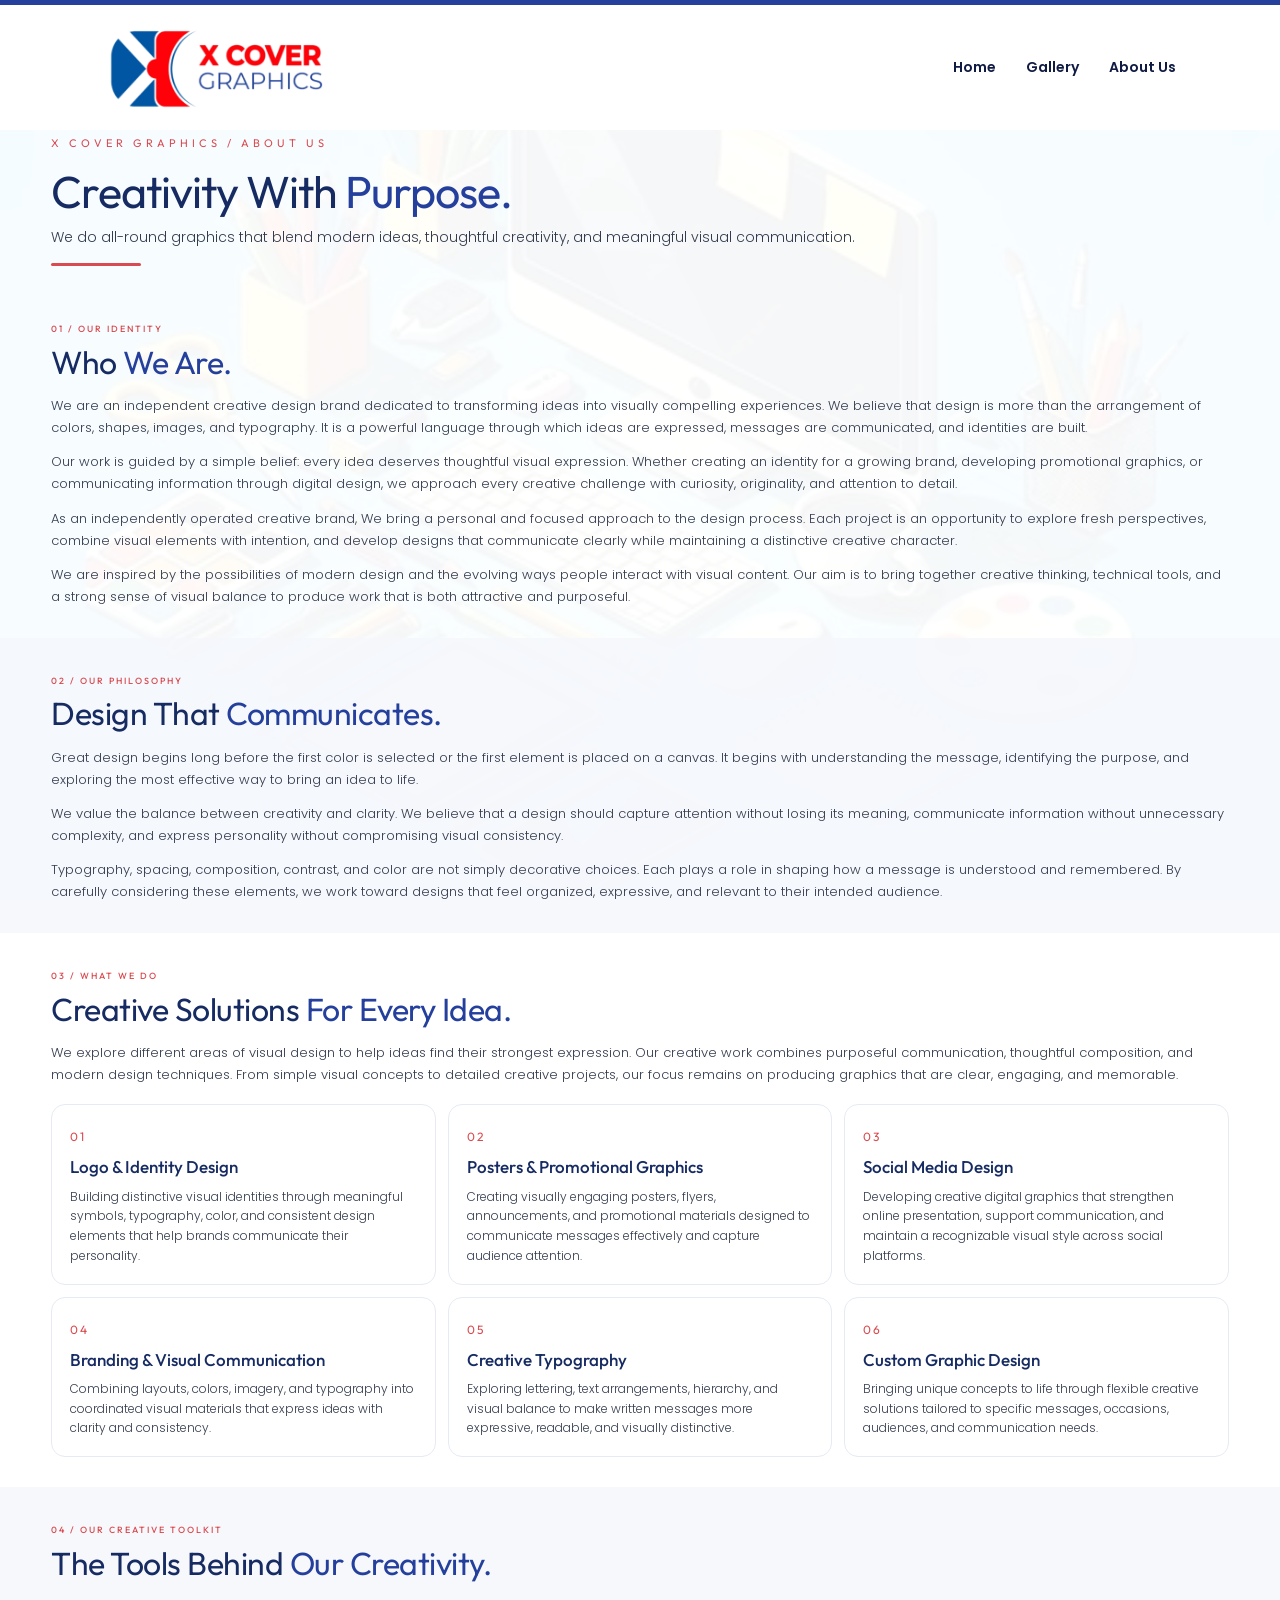
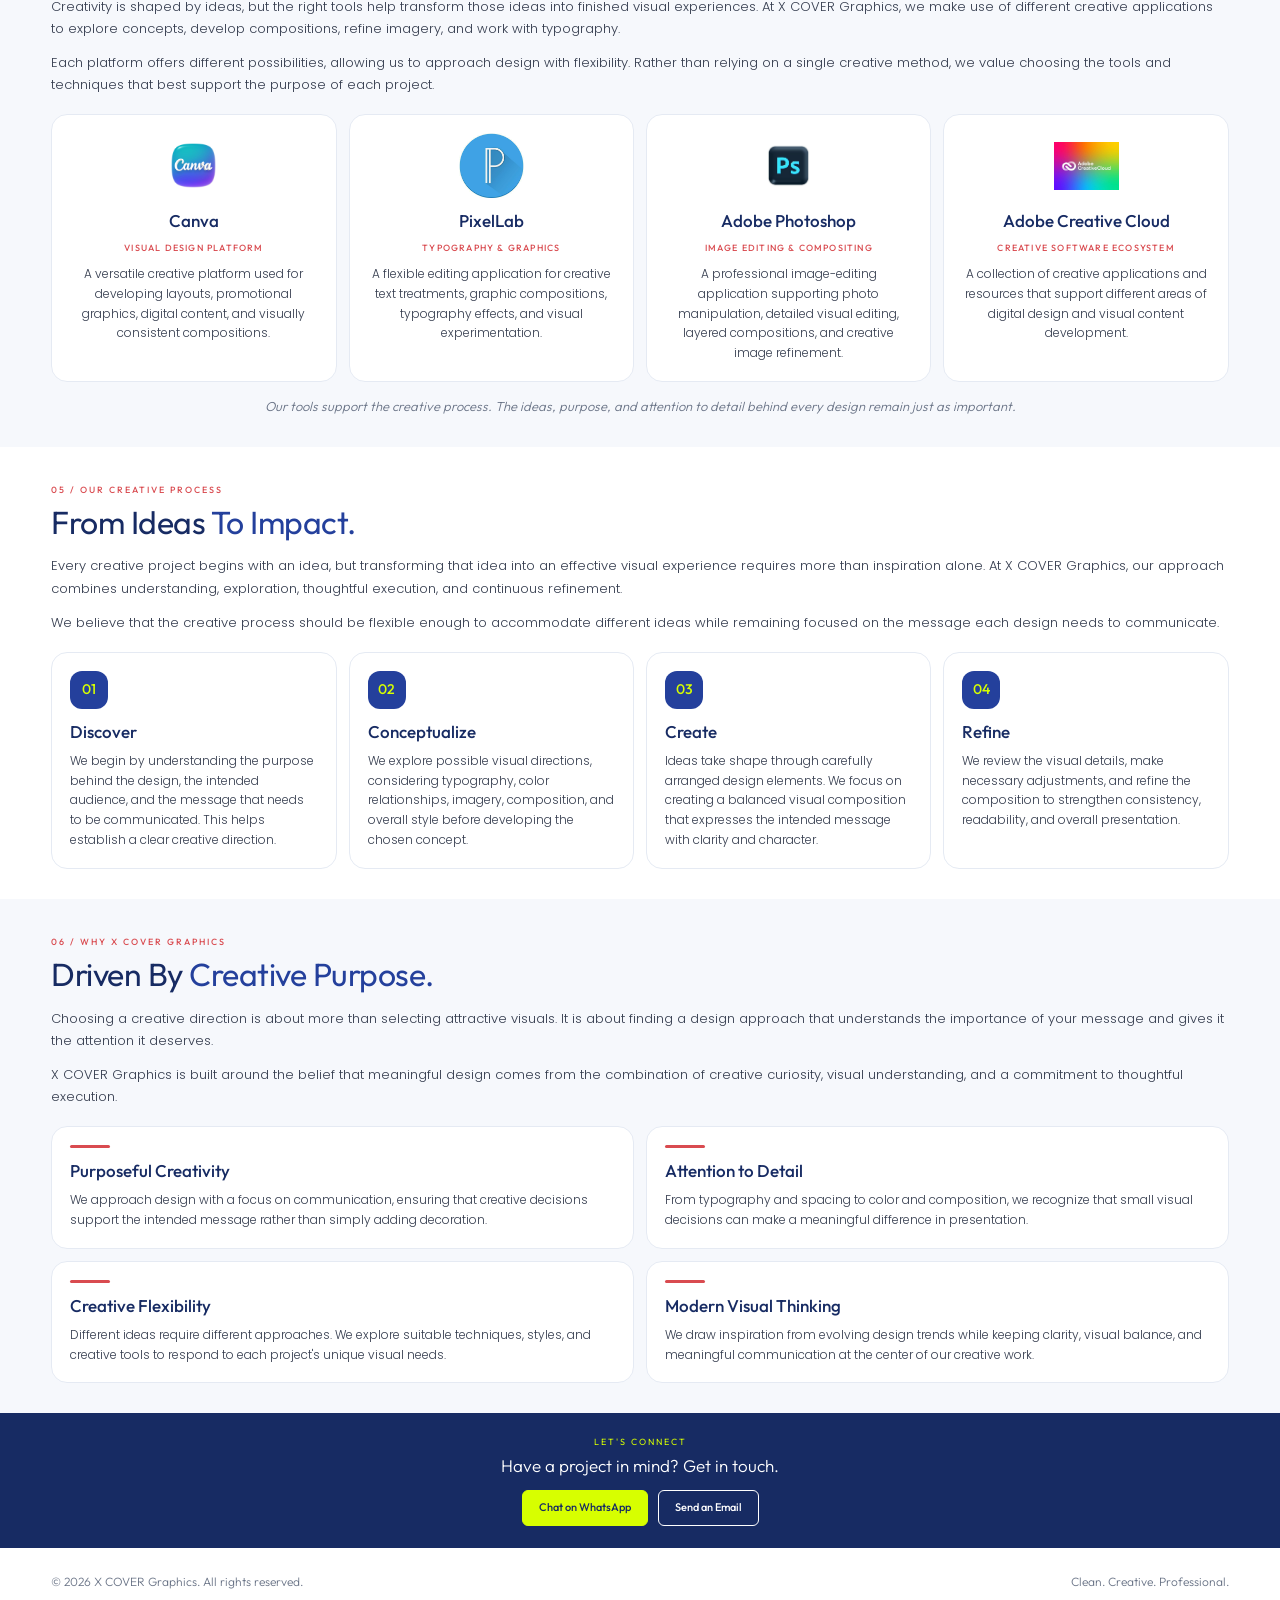
==== commit f09e0c98: "Edited some lines in the About page" ====
--- a/pages/about.html
+++ b/pages/about.html
@@ -7,8 +7,10 @@
 
     <title>About Us | X COVER Graphics</title>
 
+    <link rel="icon" type="image/png" href="../assets/images/favicon.png">
+
     <meta name="description"
-          content="Discover X COVER Graphics, our creative philosophy, design services, tools, and approach to visual communication.">
+          content="Discover our Graphics, our creative philosophy, design services, tools, and approach to visual communication.">
 
     <!-- Fonts -->
     <link rel="preconnect" href="https://fonts.googleapis.com">
@@ -93,7 +95,7 @@
             <div class="about-text">
 
                 <p>
-                    X COVER Graphics is an independent creative
+                    We are an independent creative
                     design brand dedicated to transforming ideas
                     into visually compelling experiences. We
                     believe that design is more than the
@@ -116,7 +118,7 @@
 
                 <p>
                     As an independently operated creative brand,
-                    X COVER Graphics brings a personal and
+                    We bring a personal and
                     focused approach to the design process.
                     Each project is an opportunity to explore
                     fresh perspectives, combine visual
@@ -166,7 +168,7 @@
                 </p>
 
                 <p>
-                    At X COVER Graphics, we value the balance
+                    We value the balance
                     between creativity and clarity. We believe
                     that a design should capture attention
                     without losing its meaning, communicate
@@ -204,7 +206,7 @@
 
             <div class="about-text">
                 <p>
-                    At X COVER Graphics, we explore different areas of visual
+                    We explore different areas of visual
                     design to help ideas find their strongest expression.
                     Our creative work combines purposeful communication,
                     thoughtful composition, and modern design techniques.
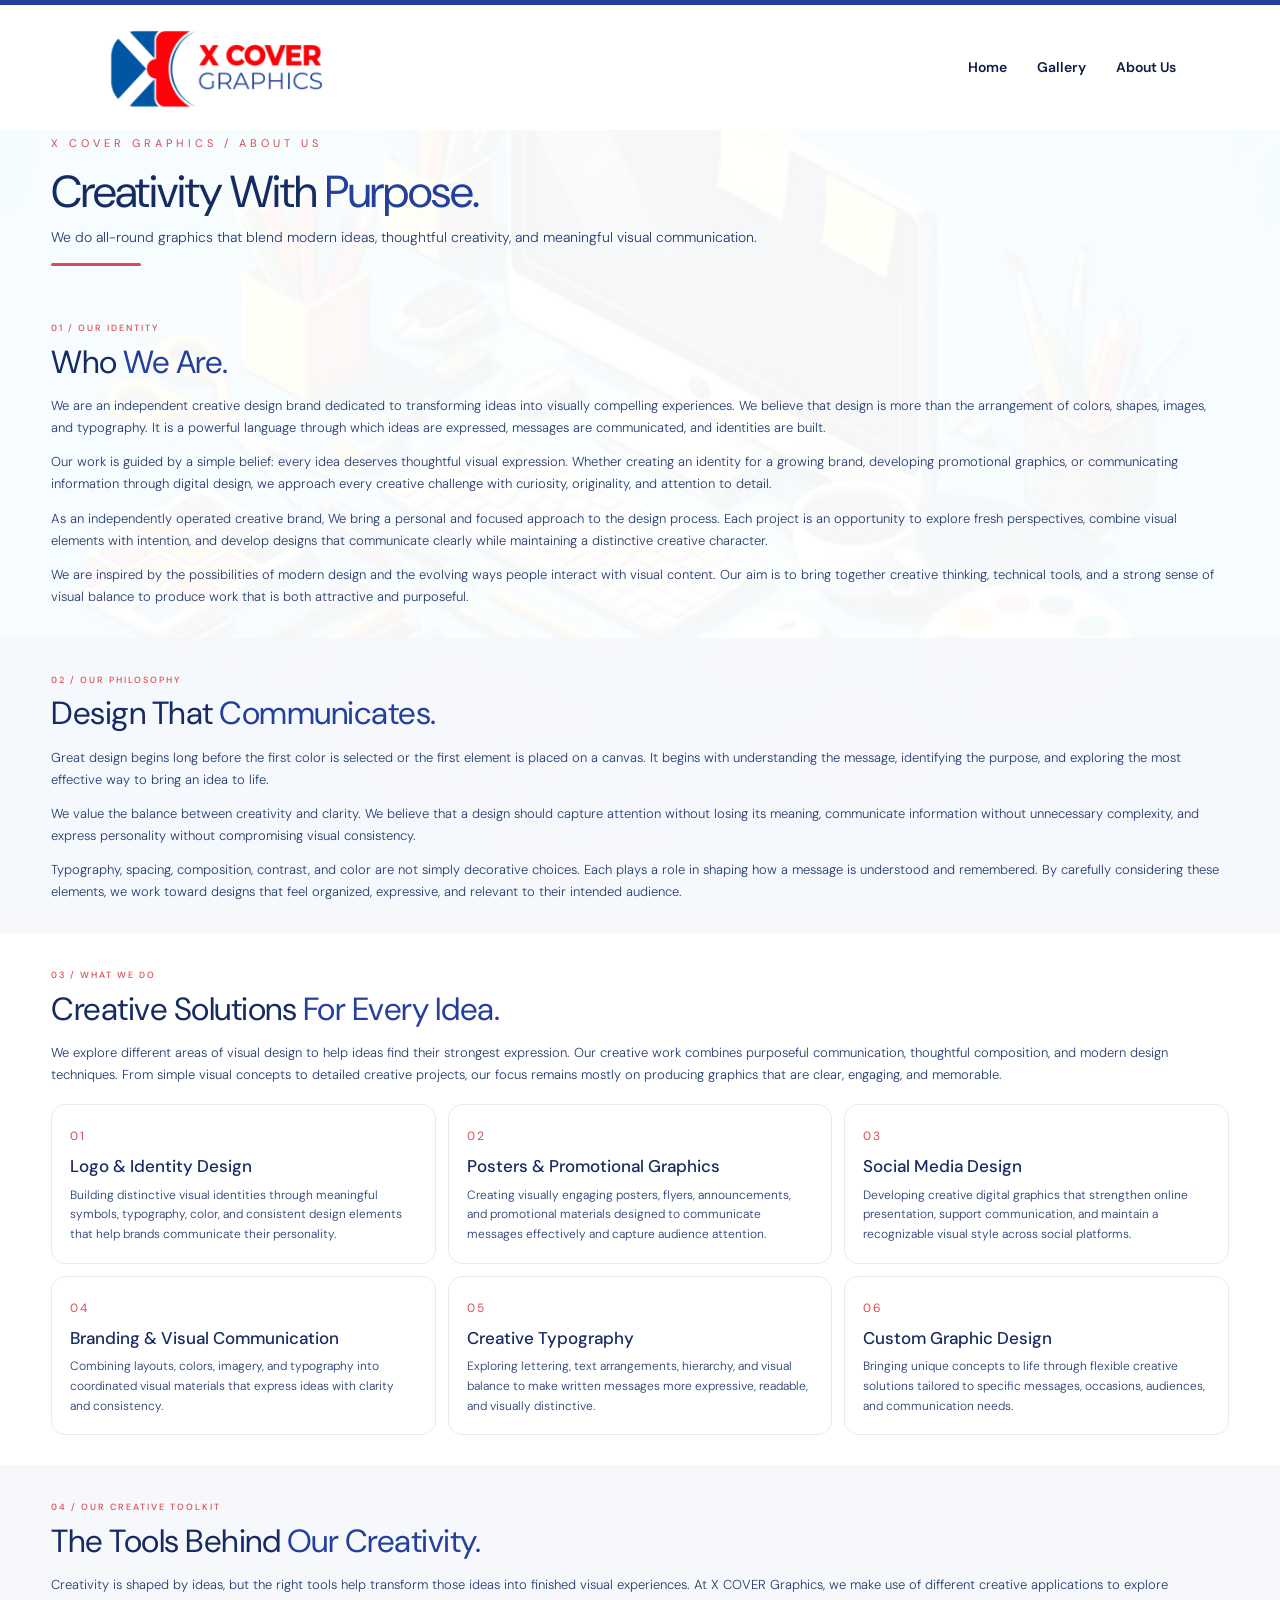
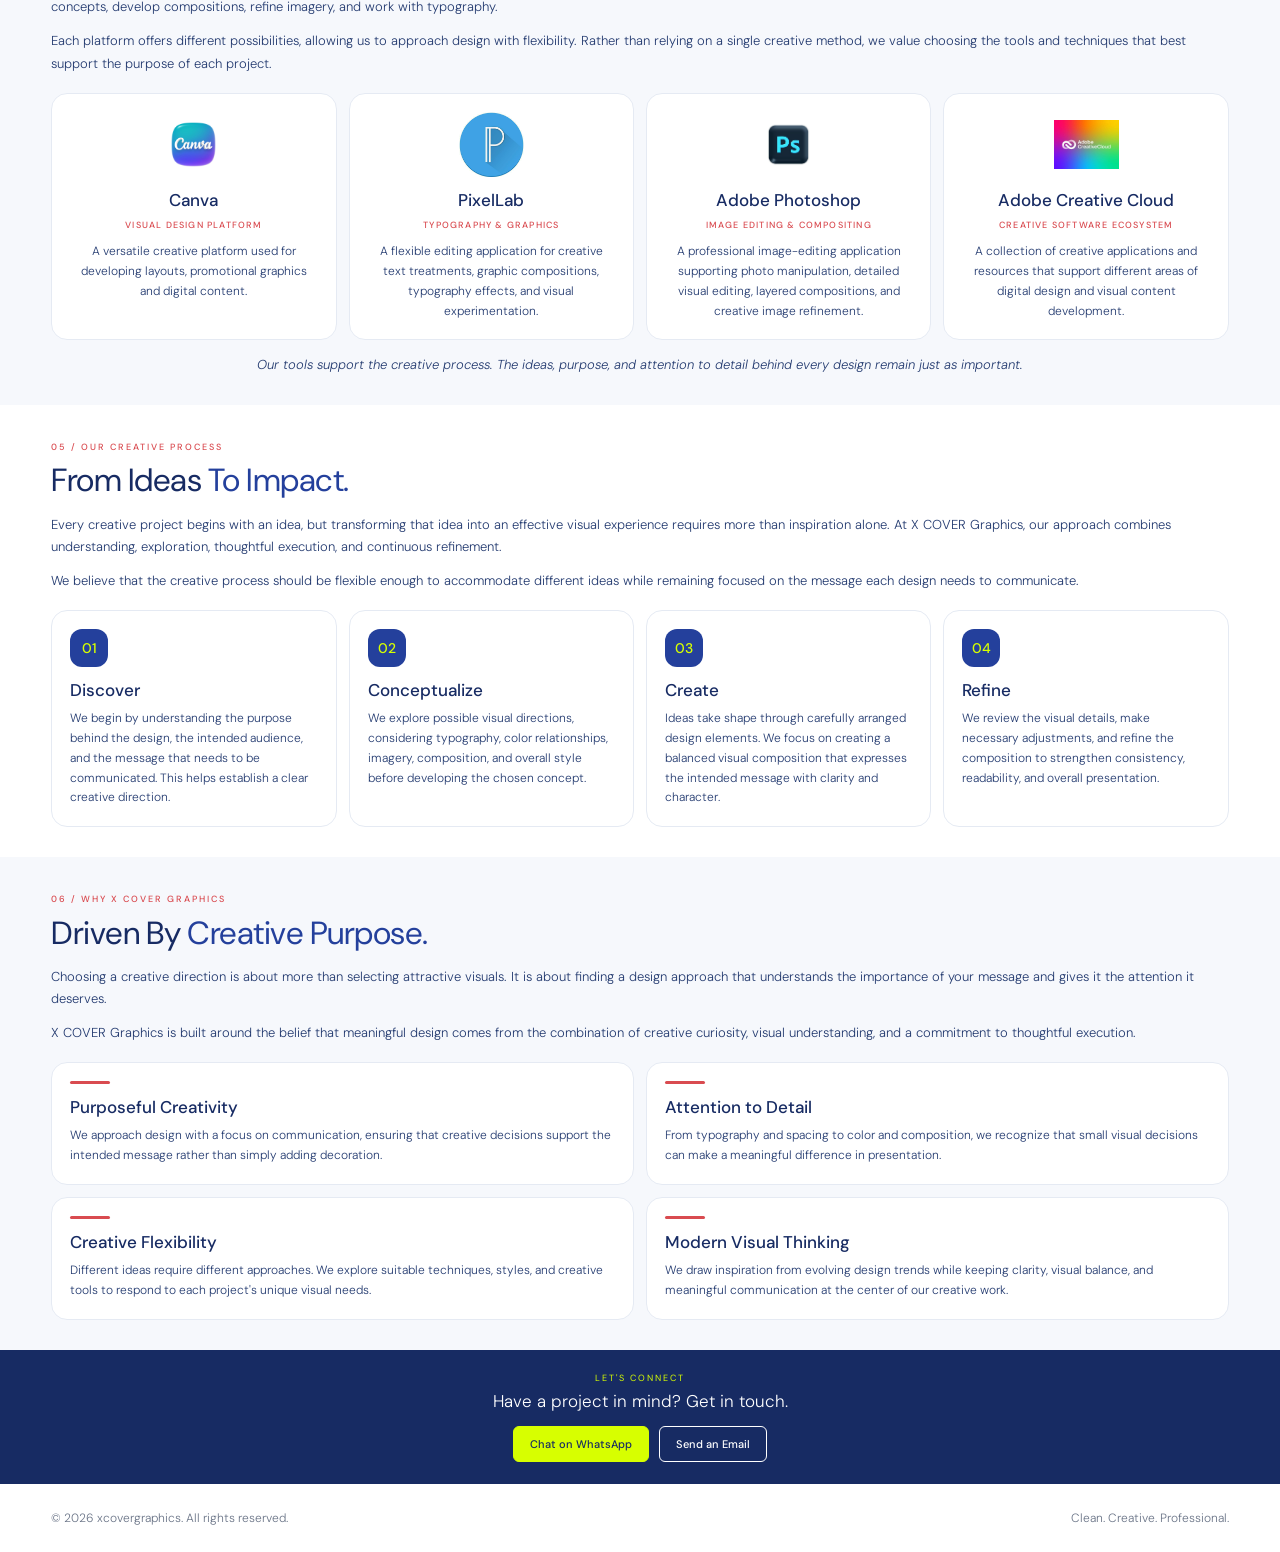
==== commit 30a8d5aa: "Edited some words in the About page" ====
--- a/pages/about.html
+++ b/pages/about.html
@@ -24,6 +24,11 @@
 
     <!-- About page styles -->
     <link rel="stylesheet" href="../css/about.css">
+
+    <link rel="preconnect" href="https://fonts.googleapis.com">
+    <link rel="preconnect" href="https://fonts.gstatic.com" crossorigin>
+    <link href="https://fonts.googleapis.com/css2?family=DM+Sans:wght@300;400;500;600;700&display=swap" rel="stylesheet">
+
 </head>
 
 <body>
@@ -211,7 +216,7 @@
                     Our creative work combines purposeful communication,
                     thoughtful composition, and modern design techniques.
                     From simple visual concepts to detailed creative
-                    projects, our focus remains on producing graphics
+                    projects, our focus remains mostly on producing graphics
                     that are clear, engaging, and memorable.
                 </p>
             </div>
@@ -326,9 +331,7 @@
                     <span class="tool-category">VISUAL DESIGN PLATFORM</span>
                     <p>
                         A versatile creative platform used for
-                        developing layouts, promotional graphics,
-                        digital content, and visually consistent
-                        compositions.
+                        developing layouts, promotional graphics and digital content.
                     </p>
                 </article>
 
@@ -588,7 +591,7 @@
     <footer class="about-footer">
         <p>
             &copy; <span id="footerYear"></span>
-            X COVER Graphics. All rights reserved.
+            xcovergraphics. All rights reserved.
         </p>
         <p>Clean. Creative. Professional.</p>
     </footer>
--- a/css/style.css
+++ b/css/style.css
@@ -1270,3 +1270,10 @@
         margin-top: 5px;
     }
 }
+
+/* TEMPORARY FONT TEST — DM SANS */
+
+body,
+body * {
+    font-family: 'DM Sans', sans-serif !important;
+}
--- a/css/about.css
+++ b/css/about.css
@@ -1005,3 +1005,32 @@
         padding-right: 5%;
     }
 }
+/* ABOUT US — BODY TEXT COLORS */
+
+/* Introductory message */
+.about-lead {
+    color: #243B70;
+}
+
+/* Main descriptive paragraphs */
+.about-text p {
+    color: #243B70;
+}
+
+/* Text inside service, tool, process and value cards */
+.about-service-card p,
+.tool-card p,
+.process-card p,
+.why-card p {
+    color: #243B70;
+}
+
+/* Additional toolkit description */
+.toolkit-note {
+    color: #243B70;
+}
+
+body,
+body * {
+    font-family: 'DM Sans', sans-serif !important;
+}
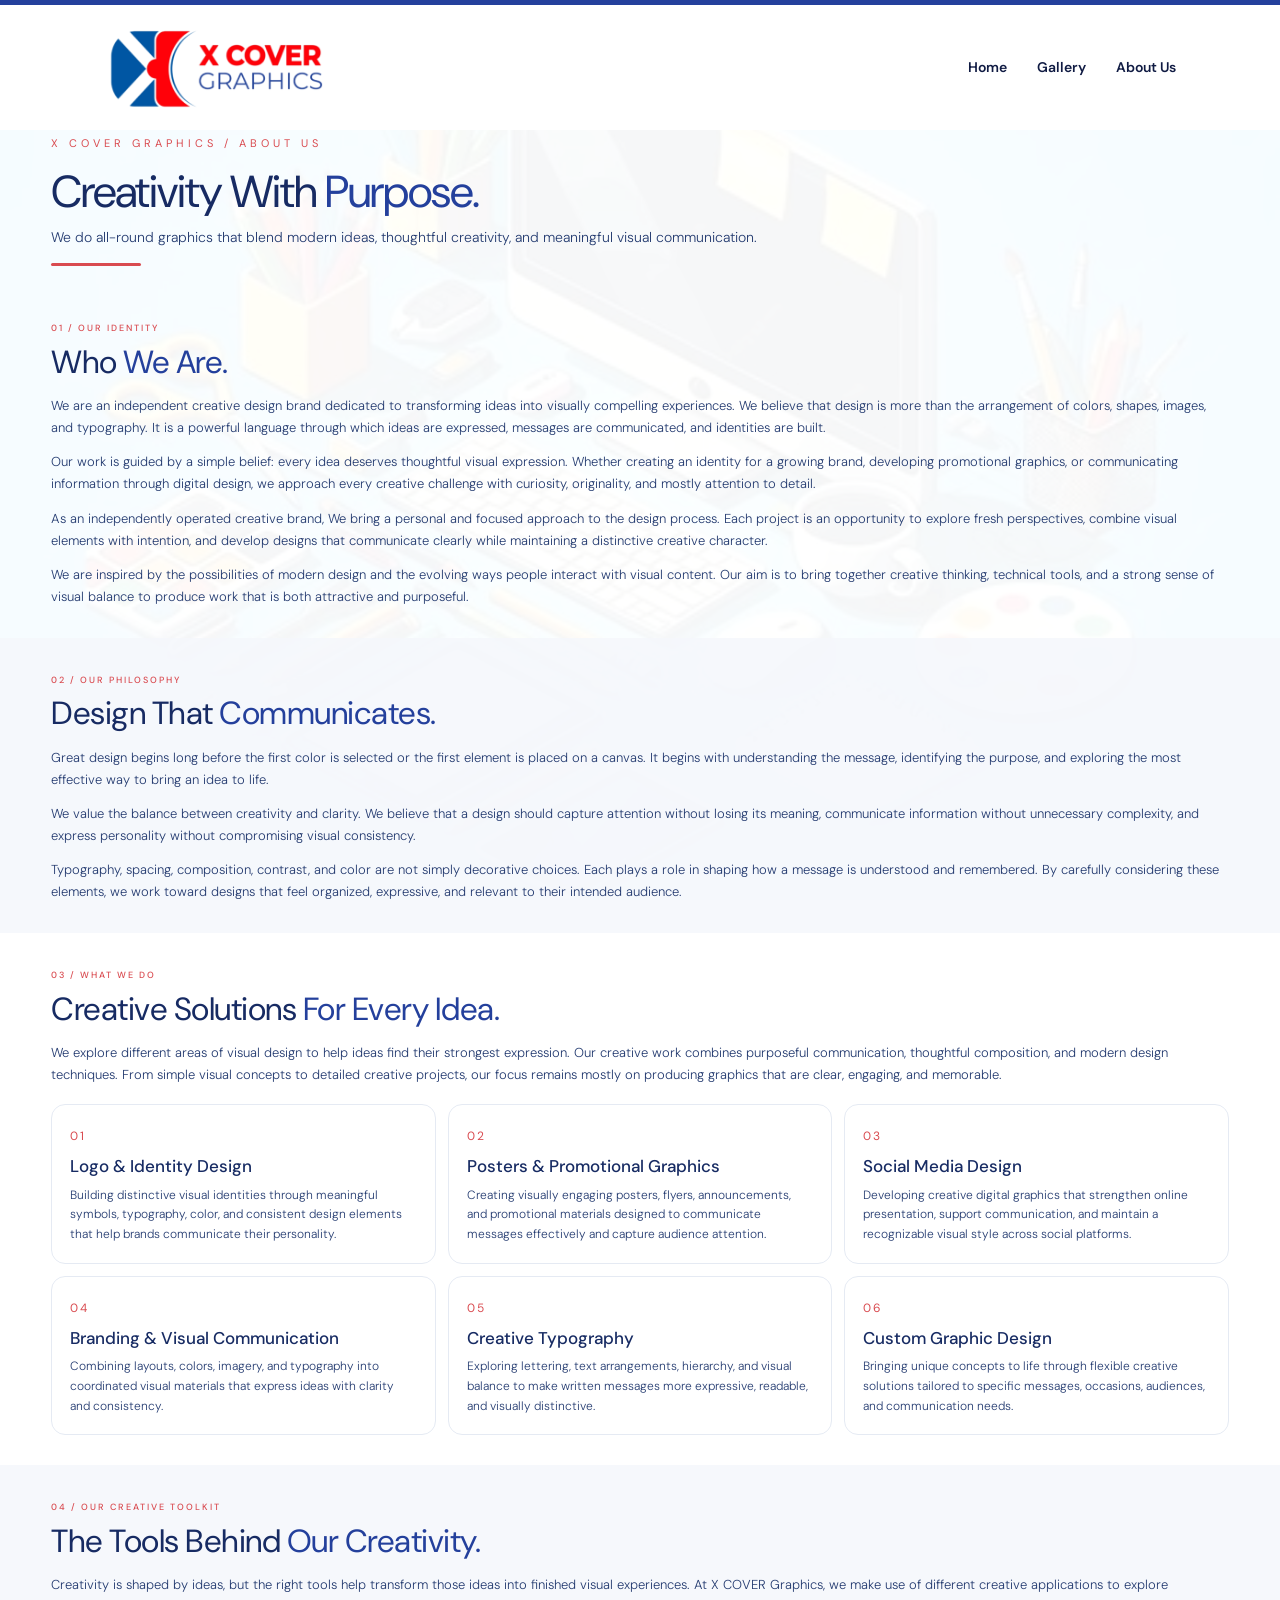
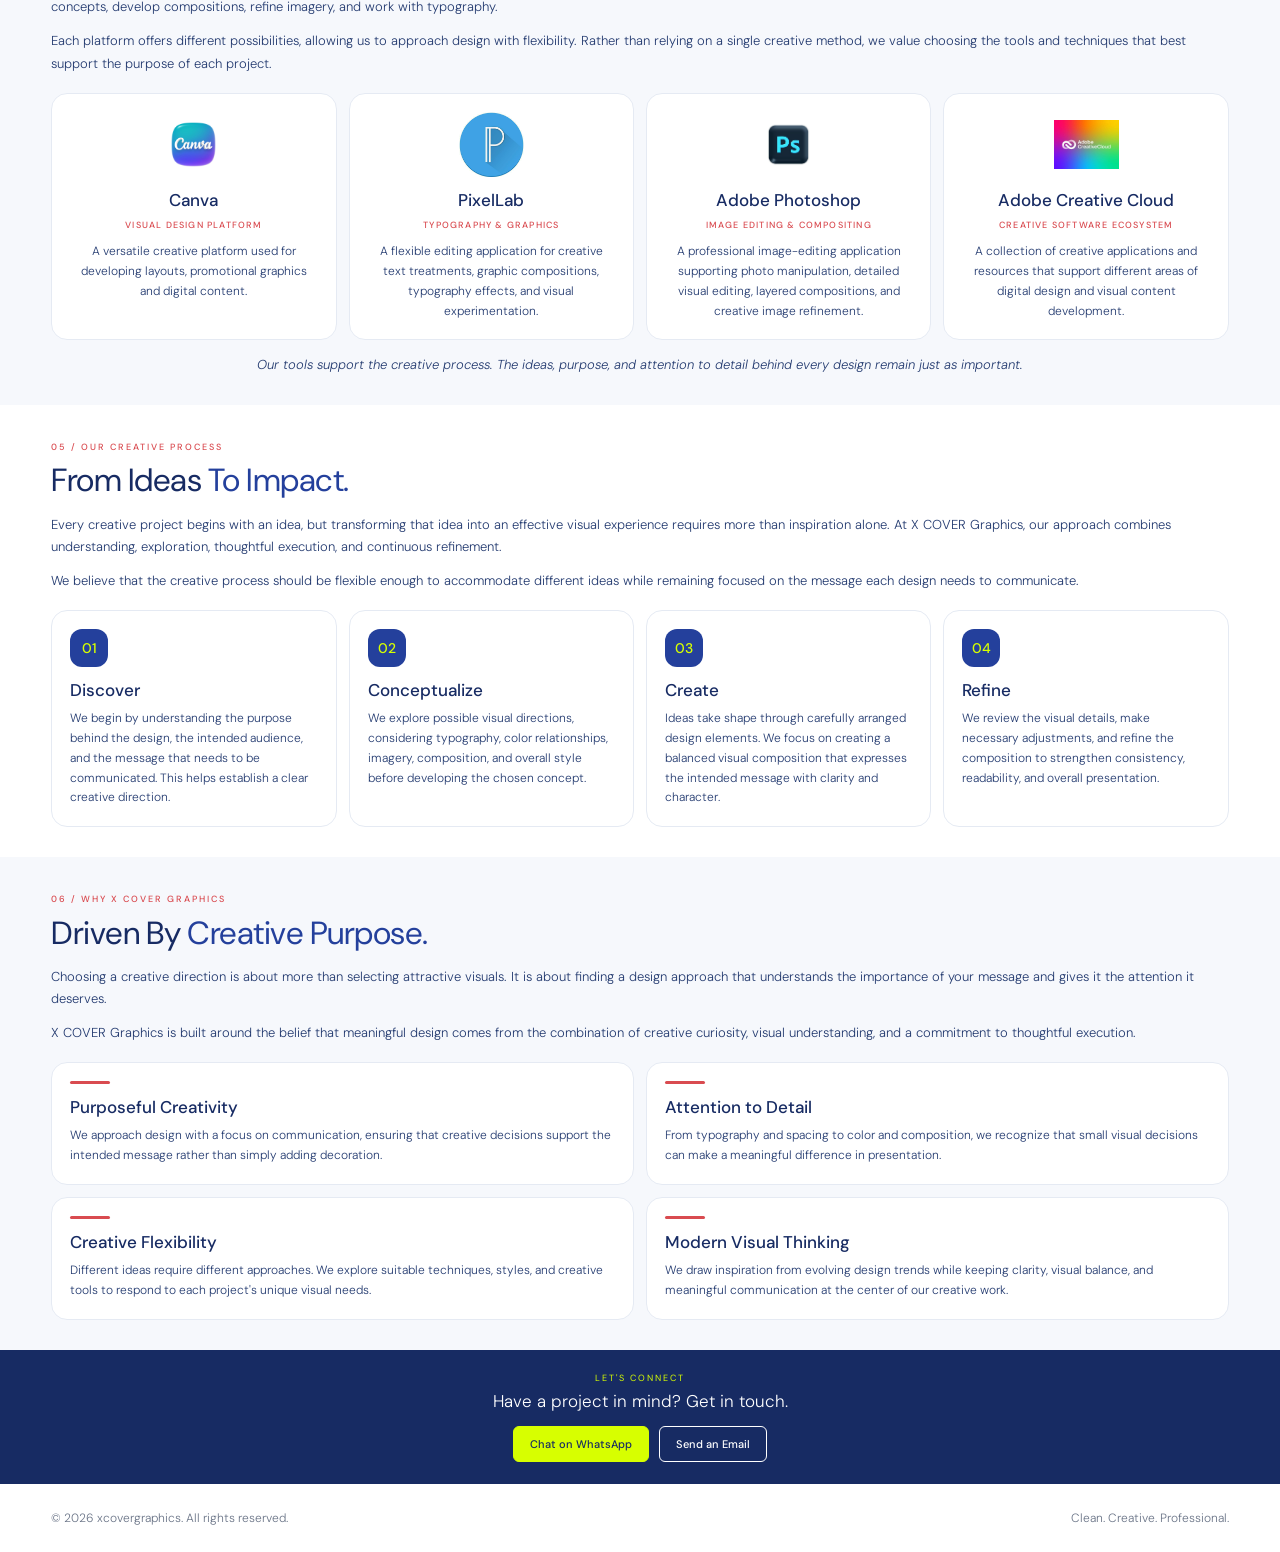
==== commit cc8d1350: "Added another project file" ====
--- a/pages/about.html
+++ b/pages/about.html
@@ -5,7 +5,7 @@
     <meta charset="UTF-8">
     <meta name="viewport" content="width=device-width, initial-scale=1.0">
 
-    <title>About Us | X COVER Graphics</title>
+    <title>About Us | X cover Graphics</title>
 
     <link rel="icon" type="image/png" href="../assets/images/favicon.png">
 
@@ -118,7 +118,7 @@
                     graphics, or communicating information
                     through digital design, we approach every
                     creative challenge with curiosity,
-                    originality, and attention to detail.
+                    originality, and mostly attention to detail.
                 </p>
 
                 <p>
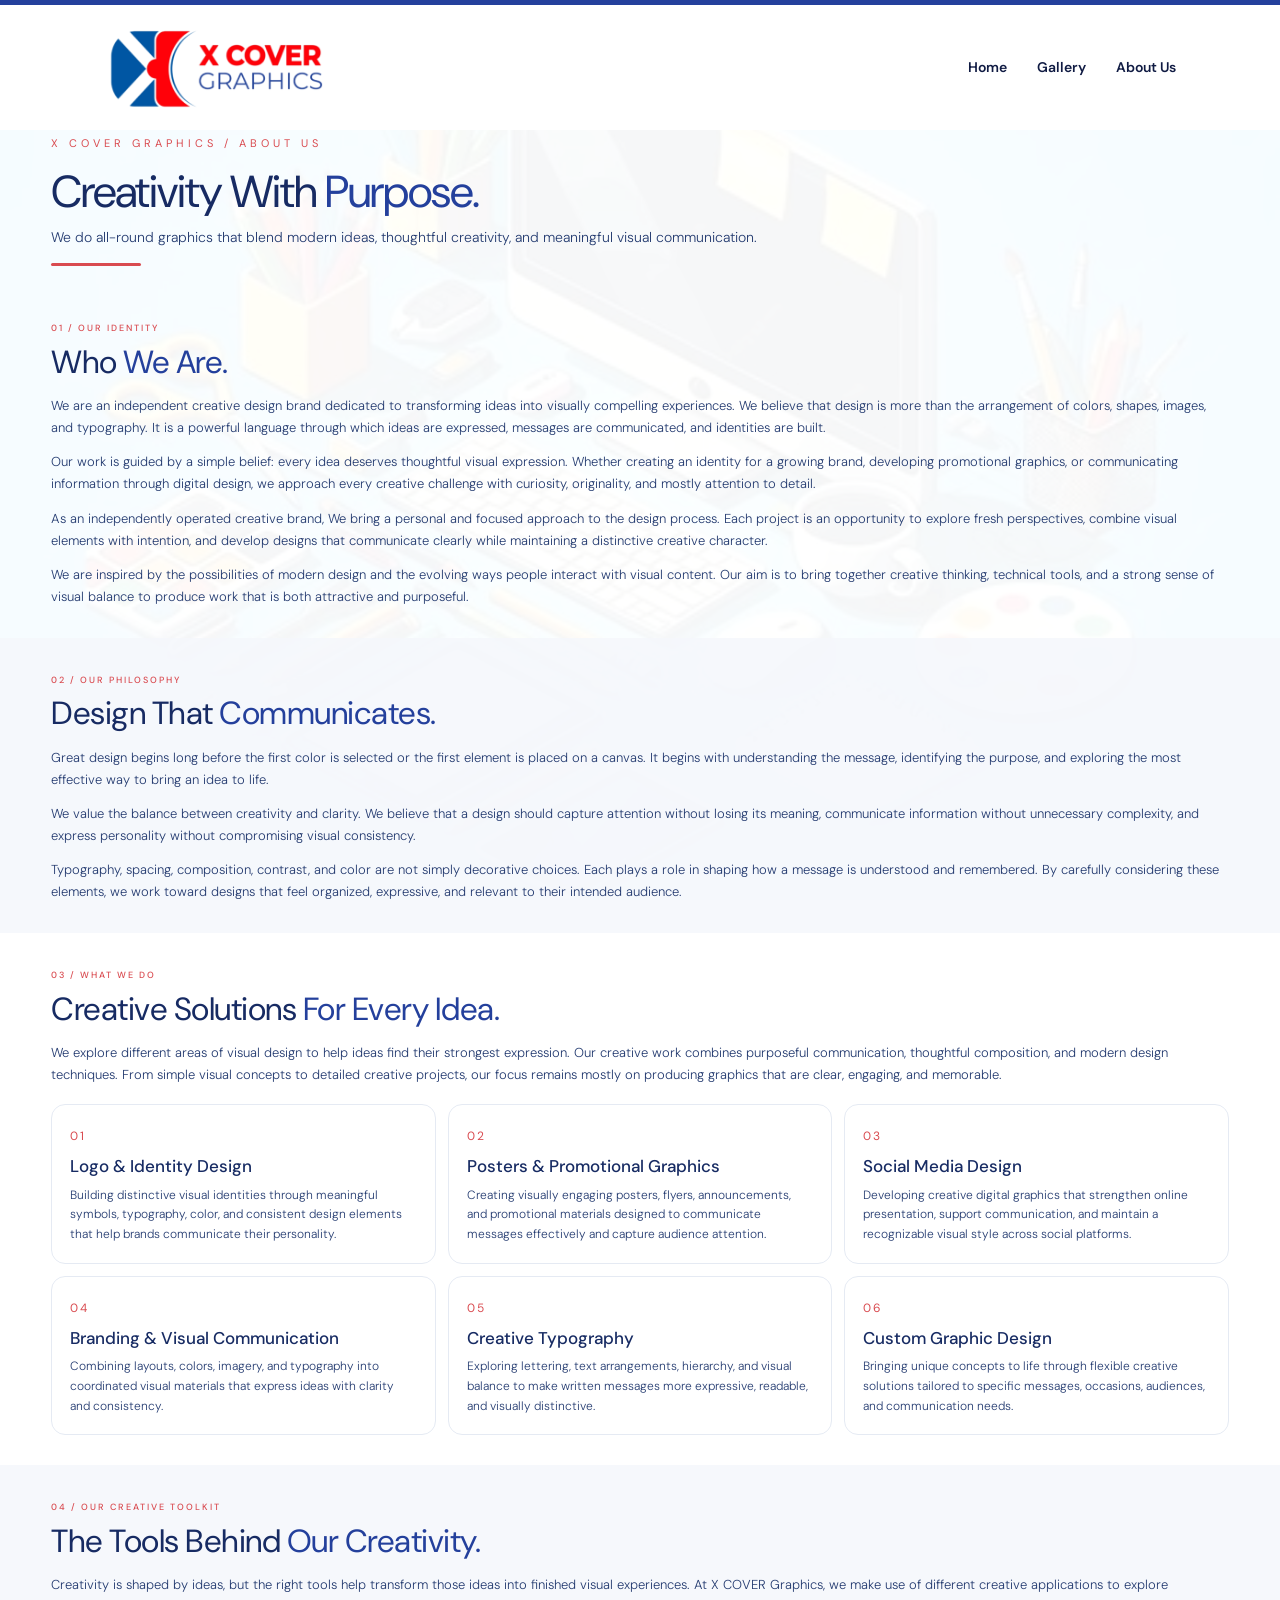
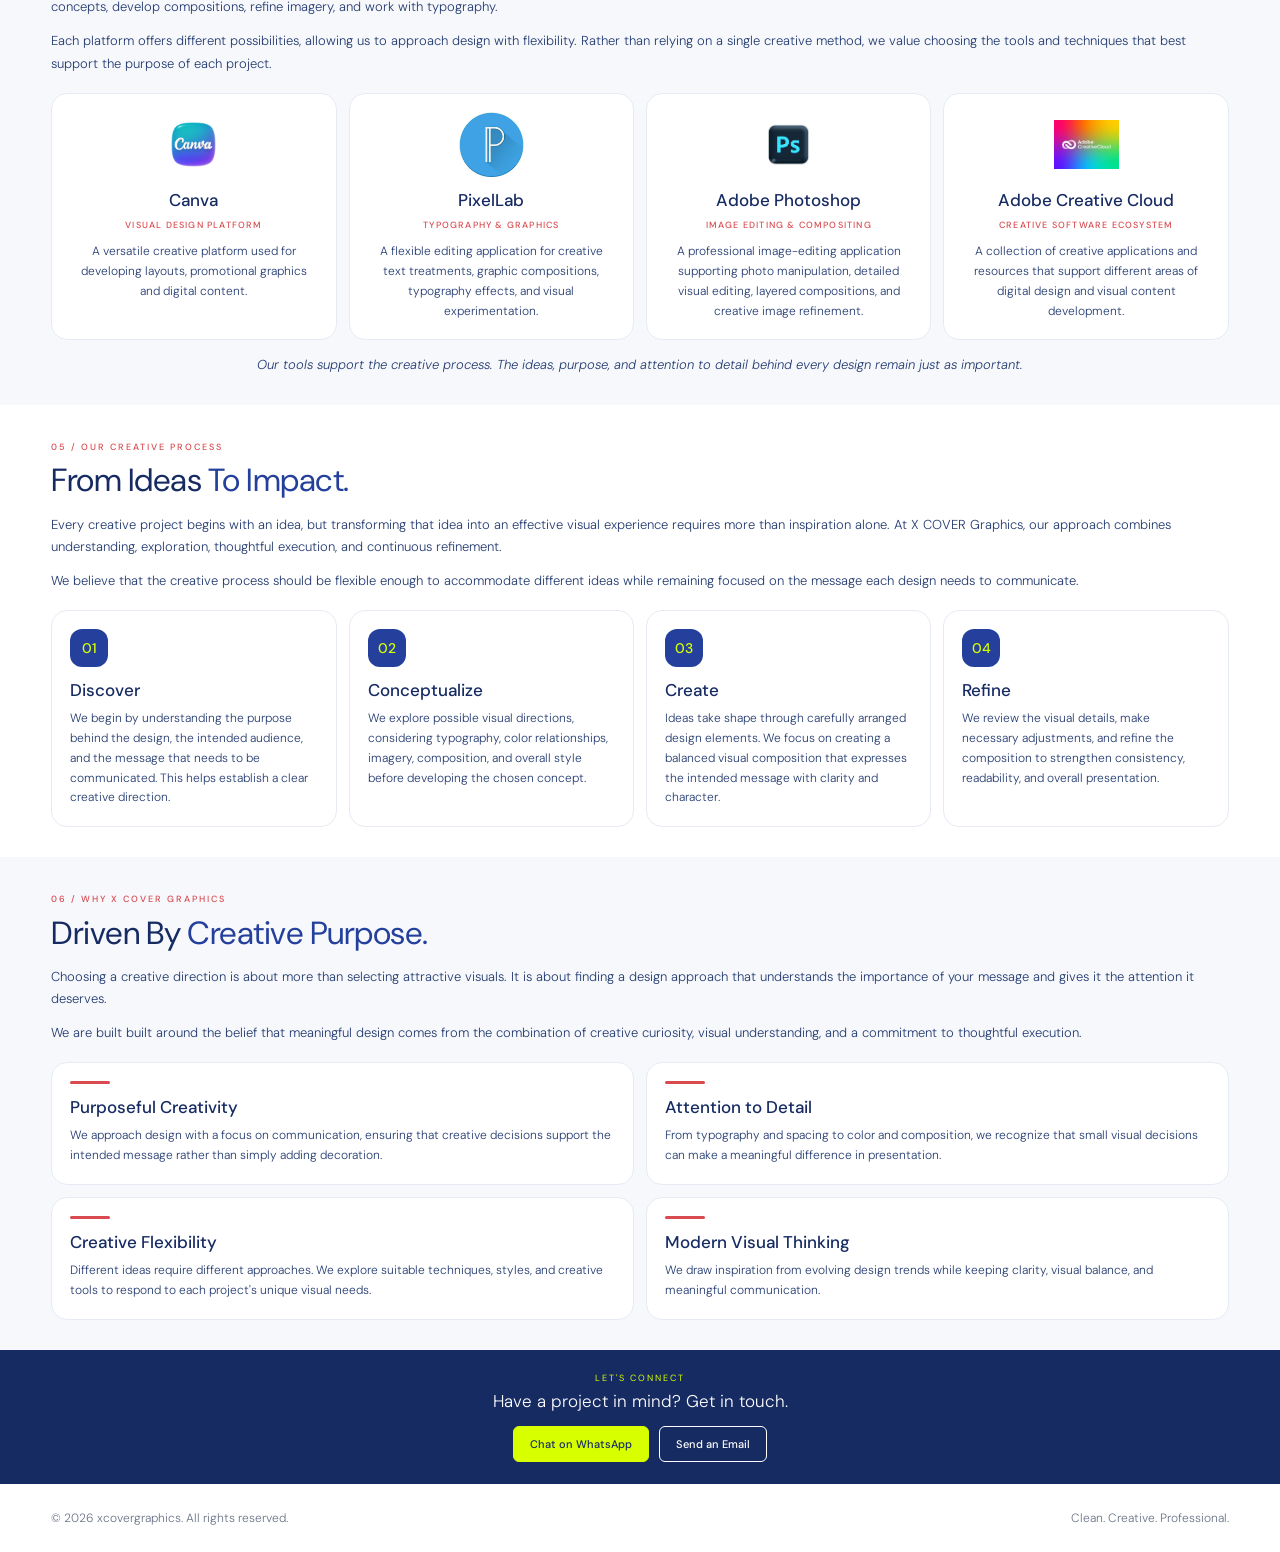
==== commit b5accdc9: "Updated on some texts in t1he About page" ====
--- a/pages/about.html
+++ b/pages/about.html
@@ -492,7 +492,7 @@
             </p>
 
             <p>
-                X COVER Graphics is built around the belief
+                We are built built around the belief
                 that meaningful design comes from the
                 combination of creative curiosity,
                 visual understanding, and a commitment
@@ -543,8 +543,7 @@
                     We draw inspiration from evolving
                     design trends while keeping clarity,
                     visual balance, and meaningful
-                    communication at the center
-                    of our creative work.
+                    communication.
                 </p>
             </article>
 
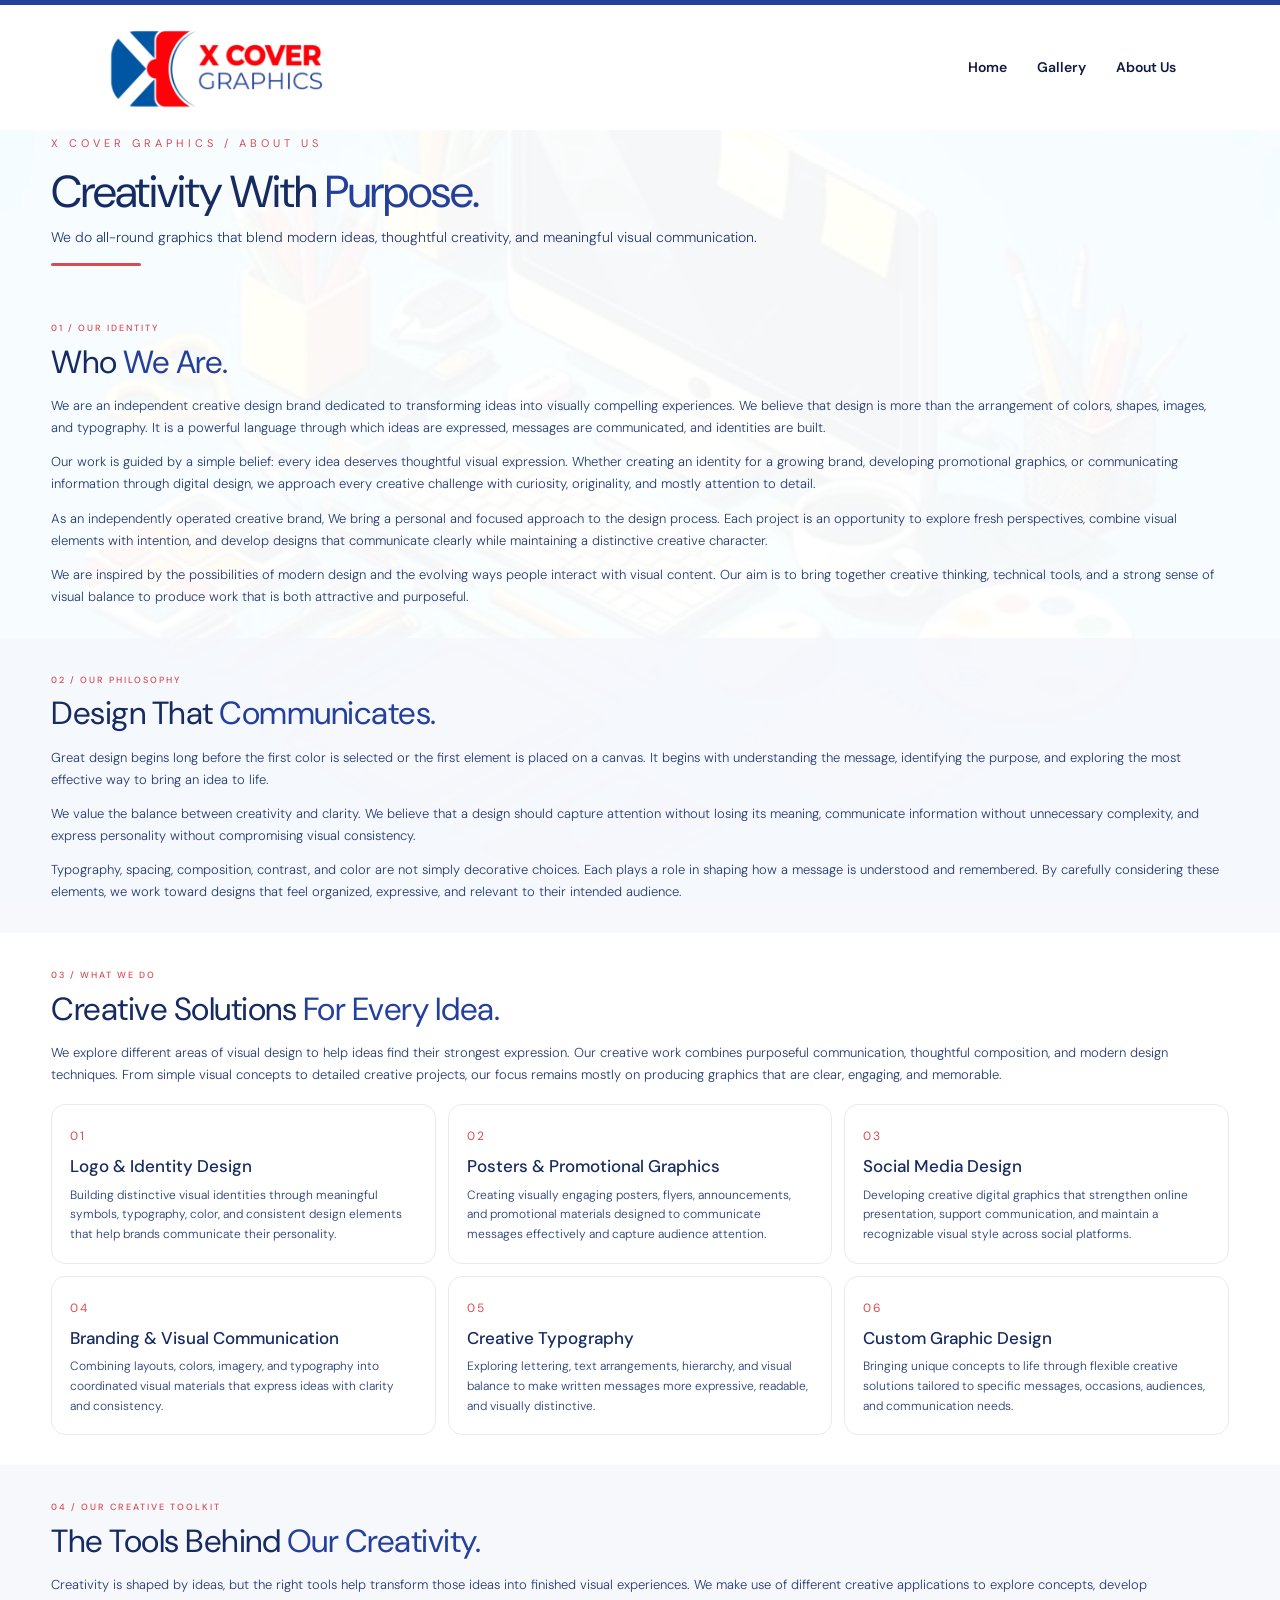
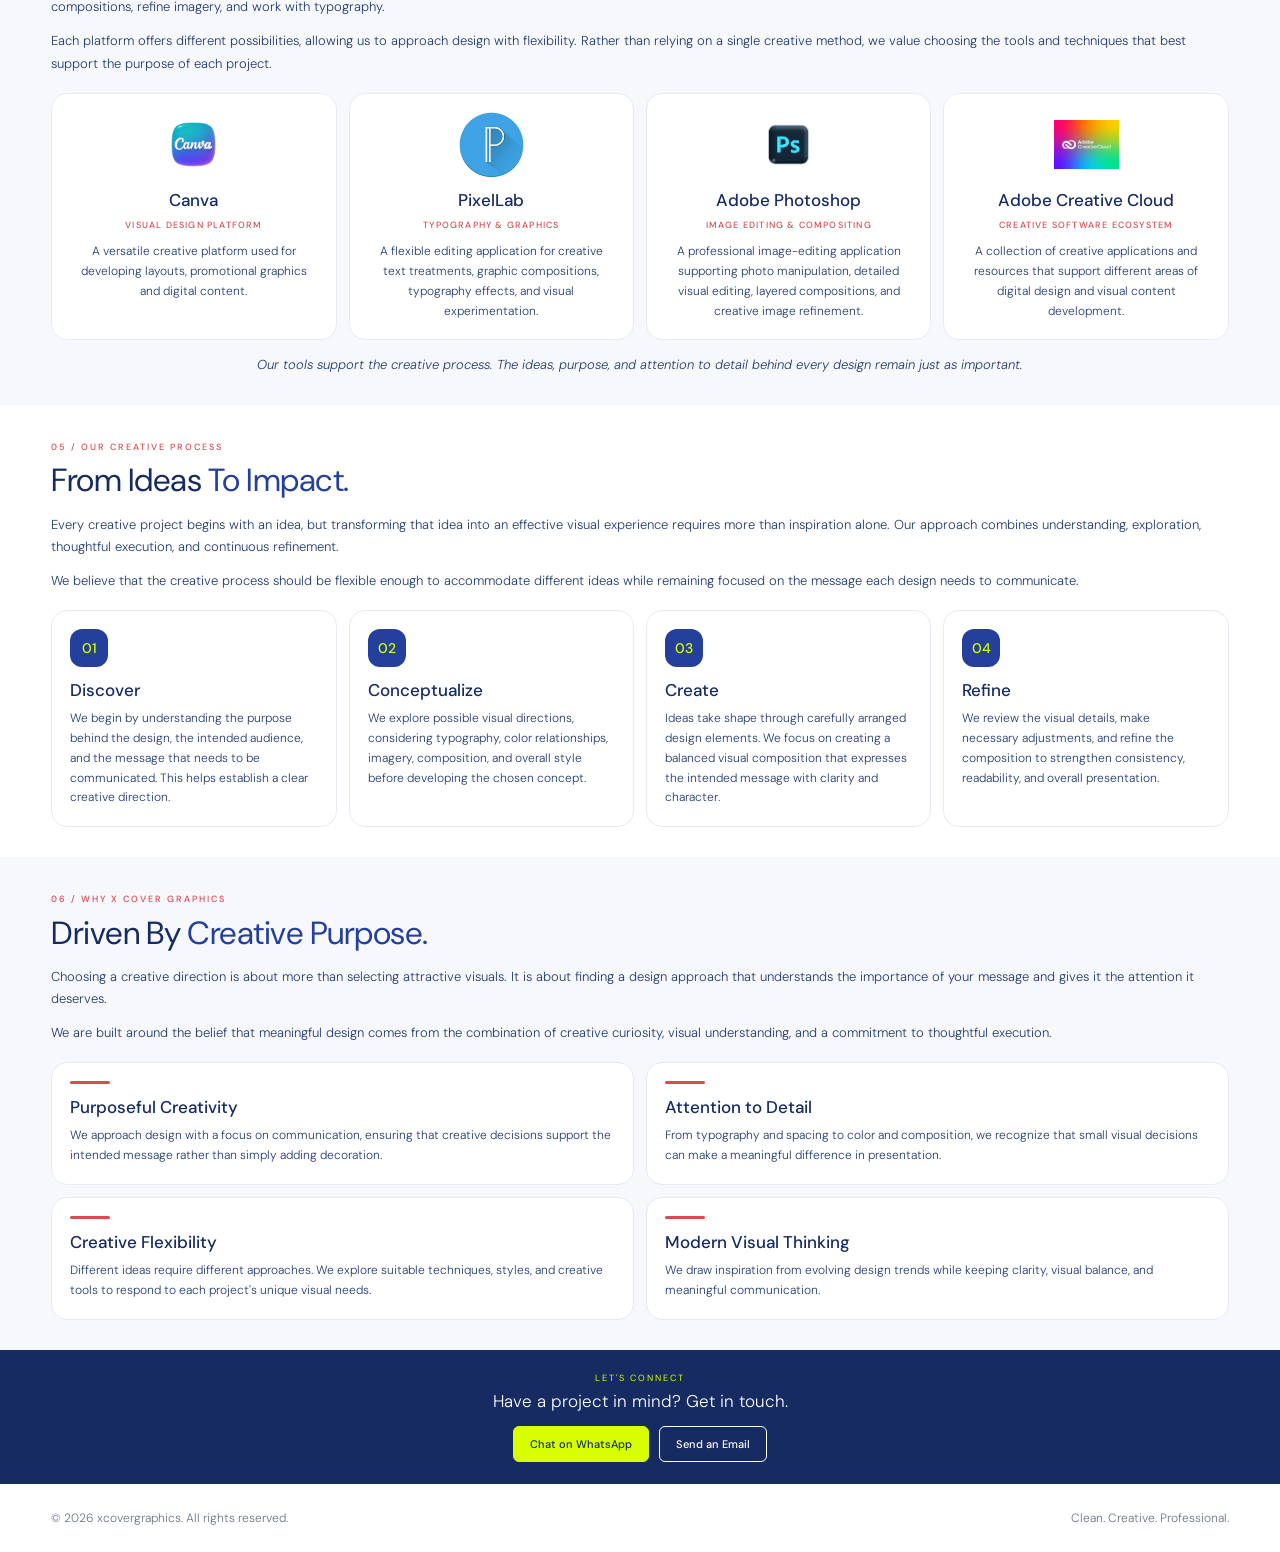
==== commit 33105087: "Made some refinements" ====
--- a/pages/about.html
+++ b/pages/about.html
@@ -305,7 +305,7 @@
                 <p>
                     Creativity is shaped by ideas, but the right tools
                     help transform those ideas into finished visual
-                    experiences. At X COVER Graphics, we make use of
+                    experiences. We make use of
                     different creative applications to explore
                     concepts, develop compositions, refine imagery,
                     and work with typography.
@@ -408,7 +408,7 @@
                 Every creative project begins with an idea, but
                 transforming that idea into an effective visual
                 experience requires more than inspiration alone.
-                At X COVER Graphics, our approach combines
+                Our approach combines
                 understanding, exploration, thoughtful execution,
                 and continuous refinement.
             </p>
@@ -492,7 +492,7 @@
             </p>
 
             <p>
-                We are built built around the belief
+                We are built around the belief
                 that meaningful design comes from the
                 combination of creative curiosity,
                 visual understanding, and a commitment
--- a/css/style.css
+++ b/css/style.css
@@ -1276,4 +1276,21 @@
 body,
 body * {
     font-family: 'DM Sans', sans-serif !important;
+}
+
+/* HOMEPAGE — PINTEREST LINK */
+
+a[href*="pinterest.com"] {
+    color: #D7FF00;
+    text-decoration: none;
+    font-weight: 400;
+}
+
+a[href*="pinterest.com"]:hover {
+    color: #E8FF66;
+    text-decoration: underline;
+}
+
+a[href*="pinterest.com"]:visited {
+    color: #D7FF00;
 }
